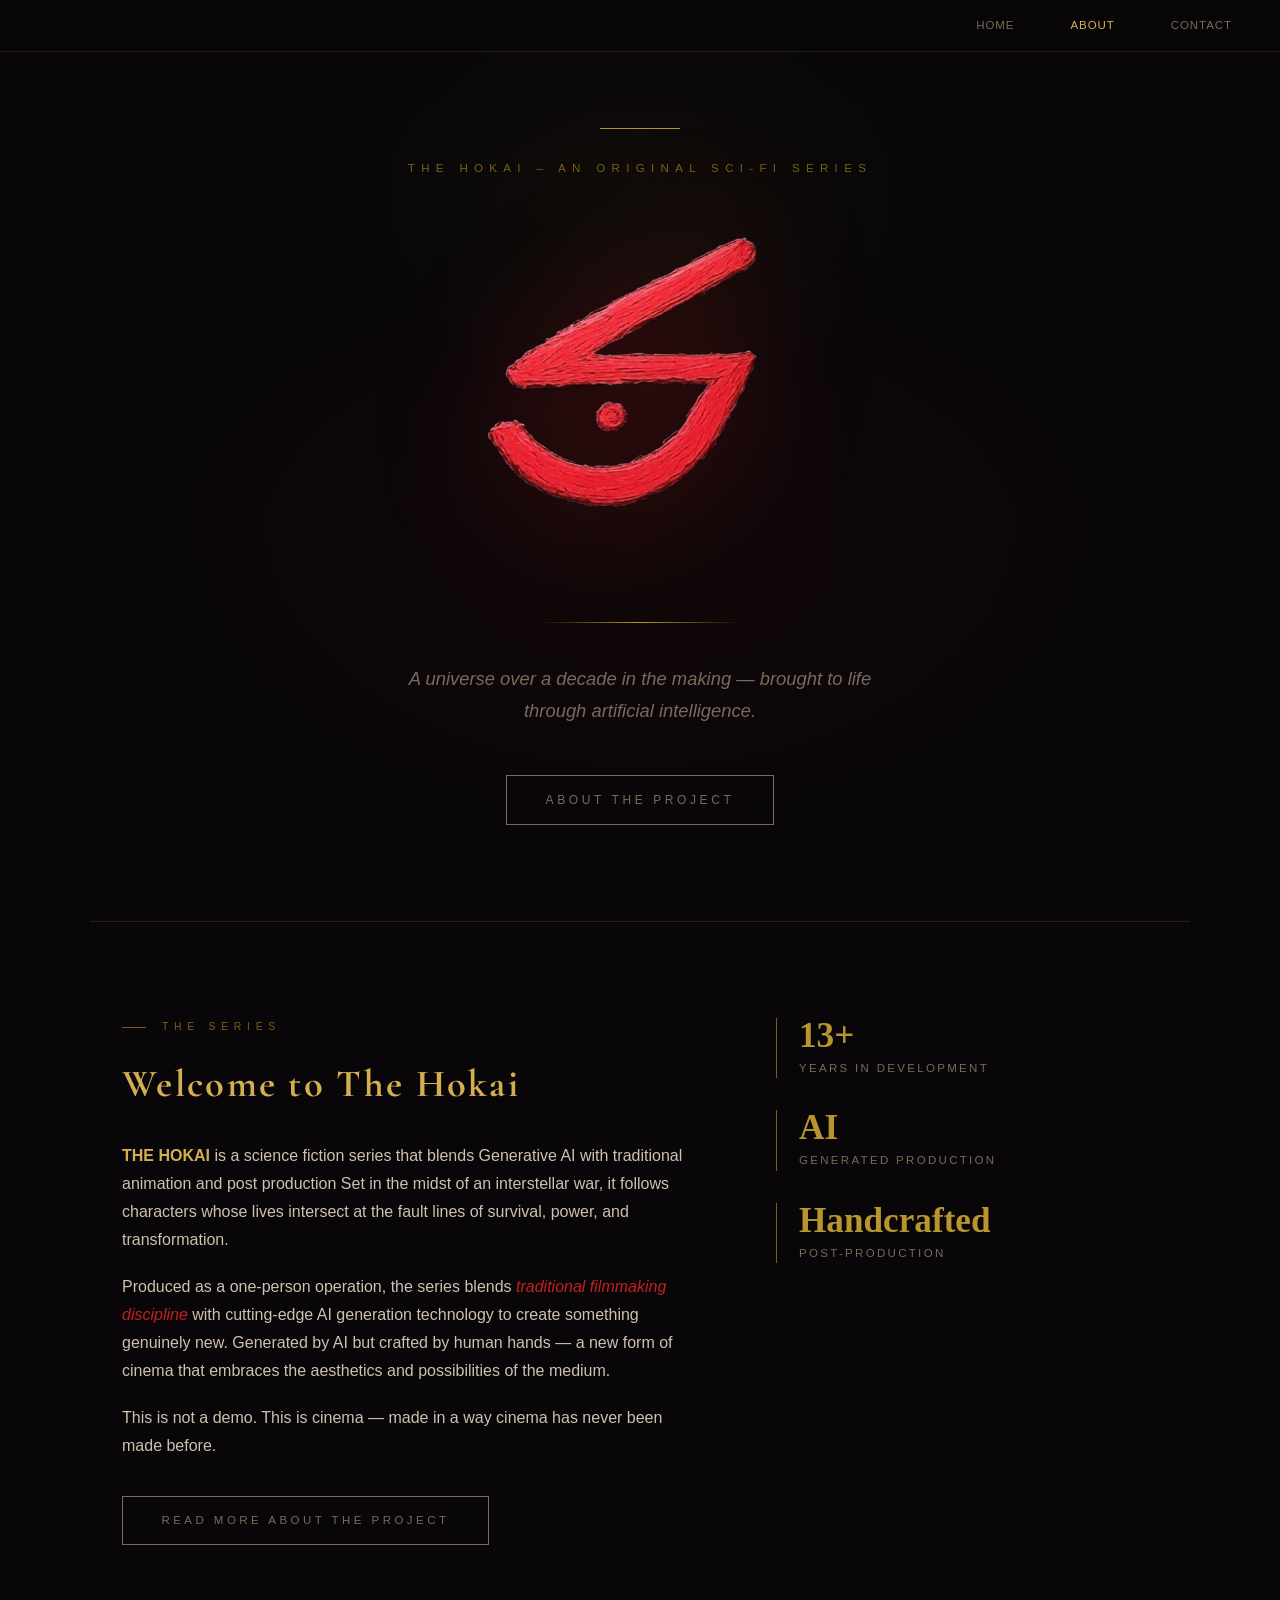
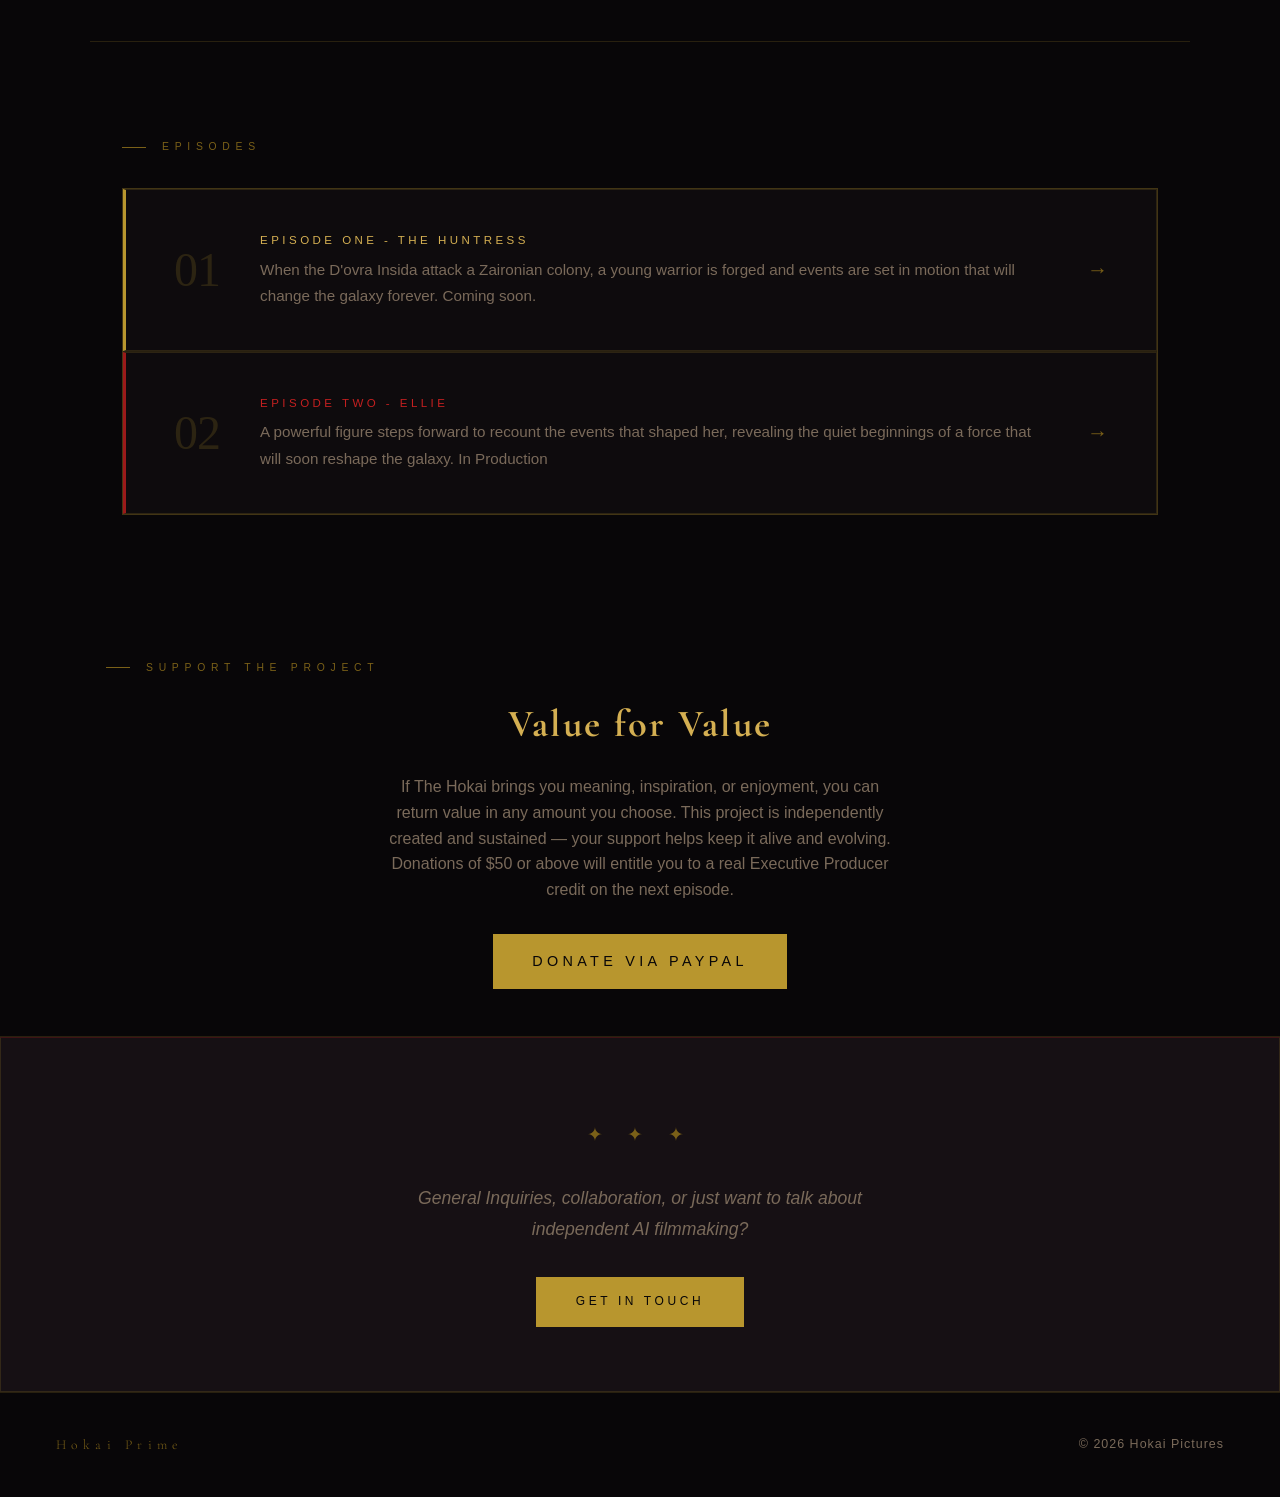
==== index.html @ 7b04dbde "edited index about contact for launch" ====
<!DOCTYPE html>
<html lang="en">
<head>
<meta charset="UTF-8">
<meta name="viewport" content="width=device-width, initial-scale=1.0">
<title>HOKAI PRIME — An Original Sci-Fi Series</title>
<link rel="stylesheet" href="style.css">
<link href="https://fonts.googleapis.com/css2?family=Cormorant+Garamond:wght@700&display=swap" rel="stylesheet">
<style>
/* ── HERO LOGO ── */
.hero-logo-wrap {
  opacity: 0;
  animation: fadeUp 1s 0.4s forwards;
}

.hero-logo-img {
  width: clamp(260px, 40vw, 520px);
  height: auto;
  mix-blend-mode: lighten;
  filter: drop-shadow(0 0 60px rgba(180, 30, 30, 0.35));
}

/* ── HOME-SPECIFIC ── */
.home-bg {
  position: absolute;
  inset: 0;
  background:
    radial-gradient(ellipse 60% 50% at 50% 60%, rgba(155,26,26,0.07) 0%, transparent 70%),
    radial-gradient(ellipse 40% 40% at 50% 20%, rgba(184,150,46,0.05) 0%, transparent 60%);
}

/* Overview */
.overview-grid {
  display: grid;
  grid-template-columns: 3fr 2fr;
  gap: 5rem;
  align-items: start;
}

.overview-body p {
  font-size: 1rem;
  color: var(--text);
  margin-bottom: 1.2rem;
}

.overview-body p strong { color: var(--gold-lt); font-weight: 600; }

.overview-body p em { color: var(--red-lt); font-style: italic; }

.overview-stats {
  display: flex;
  flex-direction: column;
  gap: 2rem;
}

.stat-block {
  border-left: 1px solid var(--gold-dk);
  padding-left: 1.4rem;
}

.stat-number {
  font-family: 'Trajan Pro', 'Times New Roman', Georgia, serif;
  font-size: 2.2rem;
  font-weight: 700;
  color: var(--gold);
  line-height: 1;
}

.stat-label {
  font-size: 0.72rem;
  letter-spacing: 0.2em;
  text-transform: uppercase;
  color: var(--muted);
  margin-top: 0.3rem;
}

/* Universe Pillars */
.pillar-grid {
  display: grid;
  grid-template-columns: repeat(auto-fit, minmax(220px, 1fr));
  gap: 1px;
  background: var(--border);
  border: 1px solid var(--border);
  margin-top: 3rem;
}

.pillar {
  background: var(--deep);
  padding: 2.2rem 2rem;
  transition: background 0.2s;
}

.pillar:hover { background: var(--surface); }

.pillar-mark {
  font-size: 0.65rem;
  letter-spacing: 0.4em;
  text-transform: uppercase;
  color: var(--red-lt);
  margin-bottom: 0.8rem;
}

.pillar h3 {
  font-size: 1rem;
  margin-bottom: 0.7rem;
}

.pillar p {
  font-size: 0.9rem;
  color: var(--muted);
  line-height: 1.65;
}

/* Episode teaser */
.ep-teaser {
  border: 1px solid var(--border);
  border-left: 3px solid var(--gold);
  background: var(--deep);
  padding: 2.5rem 3rem;
  display: grid;
  grid-template-columns: auto 1fr auto;
  gap: 2.5rem;
  align-items: center;
  transition: background 0.2s, border-color 0.2s;
  text-decoration: none;
  color: inherit;
}

.ep-teaser:hover {
  background: var(--surface);
  border-color: var(--gold-lt);
  border-left-color: var(--gold-lt);
}

.ep-num {
  font-family: 'Trajan Pro', 'Times New Roman', Georgia, serif;
  font-size: 3rem;
  color: var(--gold-dim);
  line-height: 1;
  letter-spacing: -0.02em;
}

.ep-teaser:hover .ep-num { color: rgba(184,150,46,0.4); }

.ep-title {
  font-size: 0.72rem;
  letter-spacing: 0.3em;
  text-transform: uppercase;
  color: var(--gold-lt);
  margin-bottom: 0.4rem;
}

.ep-desc {
  font-size: 0.95rem;
  color: var(--muted);
}

.ep-arrow {
  font-size: 1.3rem;
  color: var(--gold-dk);
  transition: transform 0.2s, color 0.2s;
}

.ep-teaser:hover .ep-arrow {
  transform: translateX(4px);
  color: var(--gold);
}

/* CTA Banner */
.cta-banner {
  background: var(--surface);
  border: 1px solid var(--border);
  border-top: 1px solid var(--border-r);
  padding: 4rem 2rem;
  text-align: center;
}

.cta-banner p {
  font-size: 1.1rem;
  font-style: italic;
  color: var(--muted);
  margin-bottom: 2rem;
  max-width: 480px;
  margin-left: auto;
  margin-right: auto;
}

@media (max-width: 768px) {
  .overview-grid { grid-template-columns: 1fr; gap: 3rem; }
  .overview-stats { flex-direction: row; flex-wrap: wrap; }
  .ep-teaser { grid-template-columns: 1fr; gap: 1rem; padding: 1.8rem; }
  .ep-arrow { display: none; }
}
</style>
</head>
<body>

<nav>
  <ul class="nav-links">
    <li><a href="index.html">Home</a></li>
    <li><a href="about.html" class="active">About</a></li>
    <li><a href="contact.html">Contact</a></li>
  </ul>
</nav>

<!-- HERO -->
<section class="hero">
  <div class="home-bg" aria-hidden="true"></div>
  <div class="hero-scanlines" aria-hidden="true"></div>
  <div class="hero-vignette" aria-hidden="true"></div>

  <div class="hero-content">
    <div class="hero-rule"></div>
    <p class="hero-eyebrow">The Hokai &ndash; An original Sci-Fi series</p>
    <div class="hero-logo-wrap">
      <img src="logo.jpg" alt="Hokai Prime" class="hero-logo-img" />
    </div>
    <div class="hero-divider"></div>
    <p class="hero-tagline">A universe over a decade in the making — brought to life through artificial intelligence.</p>

    <div class="hero-cta">
      <!-- <a href="episodes.html" class="btn btn-gold">Watch the Series</a> -->
      <a href="about.html" class="btn btn-ghost">About the Project</a>
    </div>
  </div>
</section>

<!-- OVERVIEW -->
<hr class="divider">
<section class="section" id="overview">
  <div class="overview-grid">
    <div class="overview-body">
      <div class="section-label">The Series</div>
      <h2>Welcome to The Hokai</h2>
      <p>
        <strong>THE HOKAI</strong> is a science fiction series that blends Generative AI with traditional animation and post production Set in the midst of an interstellar war, it follows characters whose lives intersect at the fault lines of survival, power, and transformation.
      </p>
      <p>
        Produced as a one-person operation, the series blends <em>traditional filmmaking discipline</em> with cutting-edge AI generation technology to create something genuinely new. Generated by AI but crafted by human hands — a new form of cinema that embraces the aesthetics and possibilities of the medium.
      </p>
      <p>
        This is not a demo. This is cinema — made in a way cinema has never been made before.
      </p>
      <a href="about.html" class="btn btn-ghost" style="margin-top:1rem; font-size:0.72rem;">Read More About the Project</a>
    </div>

    <div class="overview-stats">
      <div class="stat-block">
        <div class="stat-number">13+</div>
        <div class="stat-label">Years in Development</div>
      </div>
      <div class="stat-block">
        <div class="stat-number">AI</div>
        <div class="stat-label">Generated Production</div>
      </div>
      <div class="stat-block">
        <div class="stat-number">Handcrafted</div>
        <div class="stat-label">Post-Production</div>
      </div>
    </div>
  </div>
</section>

<!-- PILLARS -->
<!-- <hr class="divider"> -->
<!-- <section class="section" id="universe">
  <div class="section-label">The Universe</div>
  <!-- <h2>Inside The Hokai</h2>

  <div class="pillar-grid">
    <div class="pillar">
      <div class="pillar-mark">Lore</div>
      <h3>Deep Mythology</h3>
      <p>A cosmology built over decades. Civilizations, histories, and conflicts that inform every scene without needing to be explained.</p>
    </div>
    <div class="pillar">
      <div class="pillar-mark">Characters</div>
      <h3>The Players</h3>
      <p>From child protagonists navigating impossible odds to alien warriors and ancient intelligences with their own agendas.</p>
    </div>
    <div class="pillar">
      <div class="pillar-mark">Creatures</div>
      <h3>The D'ovra Insidia</h3>
      <p>Spider-like apex predators that shift between human-scale and kaiju. Among the many creatures that populate the Hokai-verse.</p>
    </div>
    <div class="pillar">
      <div class="pillar-mark">Medium</div>
      <h3>AI Cinema</h3>
      <p>Made entirely with AI-generated imagery. A new cinematic language invented in real time — embracing the aesthetics of the medium.</p>
    </div>
  </div> -->
<!-- </section> -->

<!-- EPISODES TEASER -->
<hr class="divider">
<section class="section">
  <div class="section-label">Episodes</div>
  
  <div style="display:flex; flex-direction:column; gap:1px; background:var(--border); border:1px solid var(--border); margin-top:2rem;">
    <a href="episodes.html" class="ep-teaser">
      <div class="ep-num">01</div>
      <div>
        <div class="ep-title">Episode One - The Huntress</div>
        <div class="ep-desc">When the D'ovra Insida attack a Zaironian colony, a young warrior is forged and events are set in motion that will change the galaxy forever. Coming soon.</div>
      </div>
      <div class="ep-arrow">→</div>
    </a>
    <a href="episodes.html" class="ep-teaser" style="border-left-color: var(--red);">
      <div class="ep-num">02</div>
      <div>
        <div class="ep-title" style="color:var(--red-lt);">Episode Two - Ellie</div>
        <div class="ep-desc">A powerful figure steps forward to recount the events that shaped her, revealing the quiet beginnings of a force that will soon reshape the galaxy. In Production</div>
      </div>
      <div class="ep-arrow">→</div>
    </a>
  </div>
</section>

<!-- VALUE FOR VALUE -->
<section class="section" style="text-align:center; padding:3rem 1rem;">
  <div class="section-label">Support the Project</div>
  <h2 style="margin-bottom:1rem;">Value for Value</h2>
  <p style="max-width:520px; margin:0 auto 2rem; color:var(--muted); font-size:1rem; line-height:1.6;">
    If The Hokai brings you meaning, inspiration, or enjoyment, you can return value in any amount you choose.
    This project is independently created and sustained — your support helps keep it alive and evolving. Donations of $50 or above will entitle you to a real Executive Producer credit on the next episode.
  </p>
  <a href="https://paypal.me/thehokai" class="btn btn-gold" style="font-size:0.9rem;">
    Donate via PayPal
  </a>
</section>

<!-- CTA -->
<div class="divider-full" style="margin-top:-1px;"></div>
<div class="cta-banner">
  <div class="ornament">✦ ✦ ✦</div>
  <p>General Inquiries, collaboration, or just want to talk about independent AI filmmaking?</p>
  <a href="contact.html" class="btn btn-gold">Get in Touch</a>
</div>

<footer>
  <span class="footer-logo">Hokai Prime</span>
<nav>
  <ul class="nav-links">
    <li><a href="index.html">Home</a></li>
    <li><a href="about.html" class="active">About</a></li>
    <li><a href="contact.html">Contact</a></li>
  </ul>
</nav>
  <span>© 2026 Hokai Pictures</span>
</footer>

</body>
</html>
---- style.css ----
/* ── HOKAI PRIME — Shared Stylesheet ── */
/* Black / Crimson / Antique Gold */

@import url('https://fonts.googleapis.com/css2?family=Cormorant+Garamond:wght@700&display=swap');

*, *::before, *::after { box-sizing: border-box; margin: 0; padding: 0; }

:root {
  --black:    #080608;
  --deep:     #0e0b0d;
  --surface:  #161014;
  --surface2: #1e161a;

  --gold:     #b8962e;
  --gold-lt:  #d4af52;
  --gold-dk:  #7a6018;
  --gold-dim: rgba(184, 150, 46, 0.18);

  --red:      #9b1a1a;
  --red-lt:   #c42020;
  --red-dim:  rgba(155, 26, 26, 0.2);

  --text:     #cfc0b0;
  --muted:    #7a6a5a;
  --border:   rgba(184, 150, 46, 0.18);
  --border-r: rgba(155, 26, 26, 0.3);
}

html { scroll-behavior: smooth; }

a { color: inherit; text-decoration: none; }

body {
  background: var(--black);
  color: var(--text);
  font-family: 'Gill Sans', 'Gill Sans MT', 'Gillsans', Calibri, sans-serif;
  font-weight: 300;
  line-height: 1.75;
  overflow-x: hidden;
}

/* ── NAV ── */
nav {
  position: fixed;
  top: 0; left: 0; right: 0;
  z-index: 100;
  display: flex;
  align-items: center;
  padding: 1.1rem 2.5rem;
  background: rgba(8, 6, 8, 0.92);
  backdrop-filter: blur(14px);
  border-bottom: 1px solid var(--border);
  overflow: hidden;
}

.nav-logo {
  display: flex;
  align-items: center;
  flex-shrink: 0;
  text-decoration: none;
}

.nav-logo img {
  height: 44px;
  width: auto;
  max-width: 200px; 
  mix-blend-mode: lighten;
  opacity: 0.92;
  transition: opacity 0.2s;
}

.nav-logo img:hover { opacity: 1; }

.nav-links {
  display: flex;
  gap: 0.5rem;
  list-style: none;
  align-items: center;
  margin-left: auto;
  flex-shrink: 0;
}

.nav-links li {
  display: inline-flex;
  align-items: center;
}

.nav-links li a {
  display: inline-block;
  font-size: 0.72rem;
  font-weight: 400;
  letter-spacing: 0.08em;
  text-transform: uppercase;
  color: var(--muted);
  text-decoration: none;
  transition: color 0.2s;
  padding: 0.12rem 0.5rem;
  line-height: 1;
  white-space: nowrap;
}

.nav-links li a:hover,
.nav-links li a.active {
  color: var(--gold-lt);
}

/* ── PAGE WRAPPER ── */
.page-content {
  padding-top: 5rem;
}

/* ── HERO ── */
.hero {
  min-height: 100vh;
  display: flex;
  flex-direction: column;
  align-items: center;
  justify-content: center;
  text-align: center;
  padding: 8rem 2rem 6rem;
  position: relative;
  overflow: hidden;
}

.hero-scanlines {
  position: absolute;
  inset: 0;
  background-image: repeating-linear-gradient(
    0deg,
    transparent,
    transparent 3px,
    rgba(0,0,0,0.18) 3px,
    rgba(0,0,0,0.18) 4px
  );
  pointer-events: none;
  z-index: 1;
}

.hero-vignette {
  position: absolute;
  inset: 0;
  background: radial-gradient(ellipse 70% 70% at 50% 50%, transparent 40%, rgba(8,6,8,0.85) 100%);
  pointer-events: none;
  z-index: 1;
}

.hero-content {
  position: relative;
  z-index: 2;
}

.hero-rule {
  width: 80px;
  height: 1px;
  background: var(--gold);
  margin: 0 auto 1.8rem;
  opacity: 0;
  animation: fadeUp 0.7s 0.1s forwards;
}

.hero-eyebrow {
  font-size: 0.72rem;
  letter-spacing: 0.55em;
  color: var(--gold-dk);
  text-transform: uppercase;
  margin-bottom: 1.8rem;
  opacity: 0;
  animation: fadeUp 0.7s 0.25s forwards;
}

.hero-title {
  font-family: 'Cormorant Garamond', serif;
  font-weight: 700;
  font-size: clamp(4.5rem, 14vw, 10rem);
  letter-spacing: 0.12em;
  line-height: 1;
  color: var(--gold-lt);
  text-shadow:
    0 0 80px rgba(184, 150, 46, 0.25),
    0 2px 4px rgba(0,0,0,0.8);
  opacity: 0;
  animation: fadeUp 0.9s 0.4s forwards;
}

.hero-subtitle {
  font-size: clamp(0.75rem, 2vw, 0.95rem);
  letter-spacing: 0.7em;
  color: var(--red-lt);
  text-transform: uppercase;
  margin-top: 0.8rem;
  opacity: 0;
  animation: fadeUp 0.7s 0.55s forwards;
}

.hero-divider {
  width: 200px;
  height: 1px;
  background: linear-gradient(90deg, transparent, var(--gold), transparent);
  margin: 2.5rem auto;
  opacity: 0;
  animation: fadeIn 0.8s 0.7s forwards;
}

.hero-tagline {
  font-size: clamp(0.95rem, 2vw, 1.15rem);
  font-style: italic;
  color: var(--muted);
  max-width: 520px;
  margin: 0 auto 3rem;
  opacity: 0;
  animation: fadeUp 0.7s 0.8s forwards;
}

.hero-cta {
  display: flex;
  gap: 1.2rem;
  justify-content: center;
  flex-wrap: wrap;
  opacity: 0;
  animation: fadeUp 0.7s 1s forwards;
}

/* ── BUTTONS ── */
.btn {
  font-size: 0.75rem;
  font-weight: 400;
  letter-spacing: 0.3em;
  text-transform: uppercase;
  padding: 0.85rem 2.4rem;
  border: 1px solid;
  text-decoration: none;
  display: inline-block;
  transition: all 0.25s;
  cursor: pointer;
}

.btn-gold {
  background: var(--gold);
  border-color: var(--gold);
  color: var(--black);
}
.btn-gold:hover {
  background: transparent;
  color: var(--gold-lt);
}

.btn-ghost {
  background: transparent;
  border-color: var(--muted);
  color: var(--muted);
}
.btn-ghost:hover {
  border-color: var(--gold);
  color: var(--gold);
}

.btn-red {
  background: var(--red);
  border-color: var(--red);
  color: #f0d8c0;
}
.btn-red:hover {
  background: transparent;
  color: var(--red-lt);
  border-color: var(--red-lt);
}

/* ── SECTION STRUCTURE ── */
.section {
  padding: 6rem 2rem;
  max-width: 1100px;
  margin: 0 auto;
}

.section-full {
  padding: 6rem 2rem;
}

.section-inner {
  max-width: 1100px;
  margin: 0 auto;
}

.section-label {
  font-size: 0.65rem;
  letter-spacing: 0.55em;
  color: var(--gold-dk);
  text-transform: uppercase;
  margin-bottom: 0.9rem;
  display: flex;
  align-items: center;
  gap: 1rem;
}

.section-label::before {
  content: '';
  display: block;
  width: 24px;
  height: 1px;
  background: var(--gold-dk);
  flex-shrink: 0;
}

h2 {
  font-family: 'Cormorant Garamond', serif;
  font-weight: 700;
  font-size: clamp(1.6rem, 4vw, 2.4rem);
  color: var(--gold-lt);
  letter-spacing: 0.06em;
  margin-bottom: 1.5rem;
}

h3 {
  font-family: 'Cormorant Garamond', serif;
  font-weight: 700;
  letter-spacing: 0.08em;
  color: var(--gold);
}

.divider {
  border: none;
  border-top: 1px solid var(--border);
  max-width: 1100px;
  margin: 0 auto;
}

.divider-full {
  border: none;
  border-top: 1px solid var(--border);
}

/* ── PAGE HERO (inner pages) ── */
.page-hero {
  padding: 9rem 2rem 5rem;
  text-align: center;
  position: relative;
  overflow: hidden;
}

.page-hero::after {
  content: '';
  position: absolute;
  bottom: 0;
  left: 50%;
  transform: translateX(-50%);
  width: 200px;
  height: 1px;
  background: linear-gradient(90deg, transparent, var(--gold), transparent);
}

.page-hero h1 {
  font-family: 'Cormorant Garamond', serif;
  font-size: clamp(2.2rem, 6vw, 4rem);
  color: var(--gold-lt);
  letter-spacing: 0.15em;
  margin-bottom: 0.8rem;
}

.page-hero p {
  font-size: 1rem;
  font-style: italic;
  color: var(--muted);
  max-width: 480px;
  margin: 0 auto;
}

/* ── ORNAMENT ── */
.ornament {
  text-align: center;
  color: var(--gold-dk);
  font-size: 1.2rem;
  letter-spacing: 0.5em;
  margin: 1rem 0 2rem;
  user-select: none;
}

/* ── ANIMATIONS ── */
@keyframes fadeUp {
  from { opacity: 0; transform: translateY(18px); }
  to   { opacity: 1; transform: translateY(0); }
}

@keyframes fadeIn {
  from { opacity: 0; }
  to   { opacity: 1; }
}

/* ── FOOTER ── */
footer {
  border-top: 1px solid var(--border);
  padding: 2.5rem 3.5rem;
  display: flex;
  justify-content: space-between;
  align-items: center;
  font-size: 0.78rem;
  color: var(--muted);
  letter-spacing: 0.08em;
}

footer .footer-logo {
  font-family: 'Cormorant Garamond', serif;
  color: var(--gold-dk);
  letter-spacing: 0.4em;
  font-size: 0.85rem;
}

footer nav a {
  color: var(--muted);
  text-decoration: none;
  margin-left: 2rem;
  font-size: 0.75rem;
  letter-spacing: 0.15em;
  text-transform: uppercase;
  transition: color 0.2s;
}

footer nav a:hover { color: var(--gold); }

/* ── MOBILE ── */
@media (max-width: 768px) {
  nav { padding: 1rem 1.5rem; }
  .nav-links { gap: 1rem; }
  .nav-links li a { font-size: 0.7rem; letter-spacing: 0.06em; }
  footer { flex-direction: column; gap: 1.2rem; text-align: center; }
  footer nav a { margin-left: 1rem; }
}
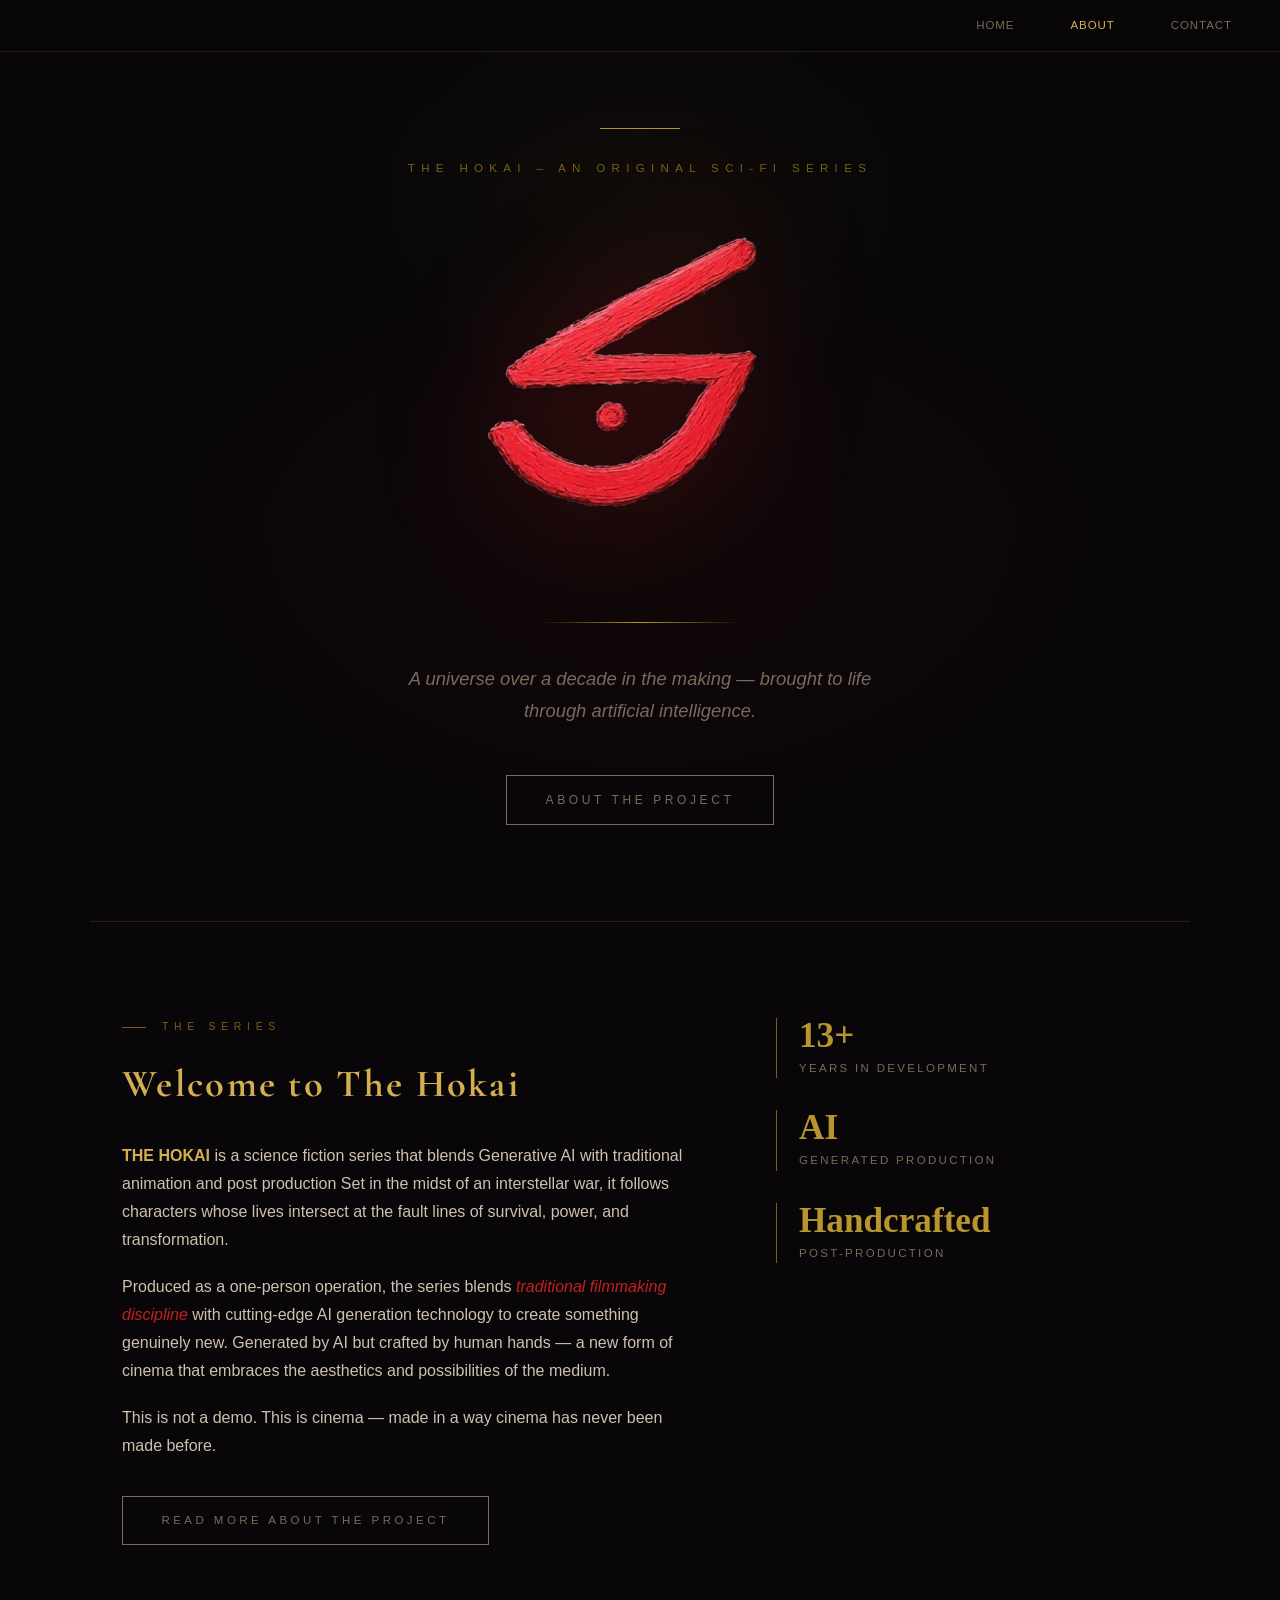
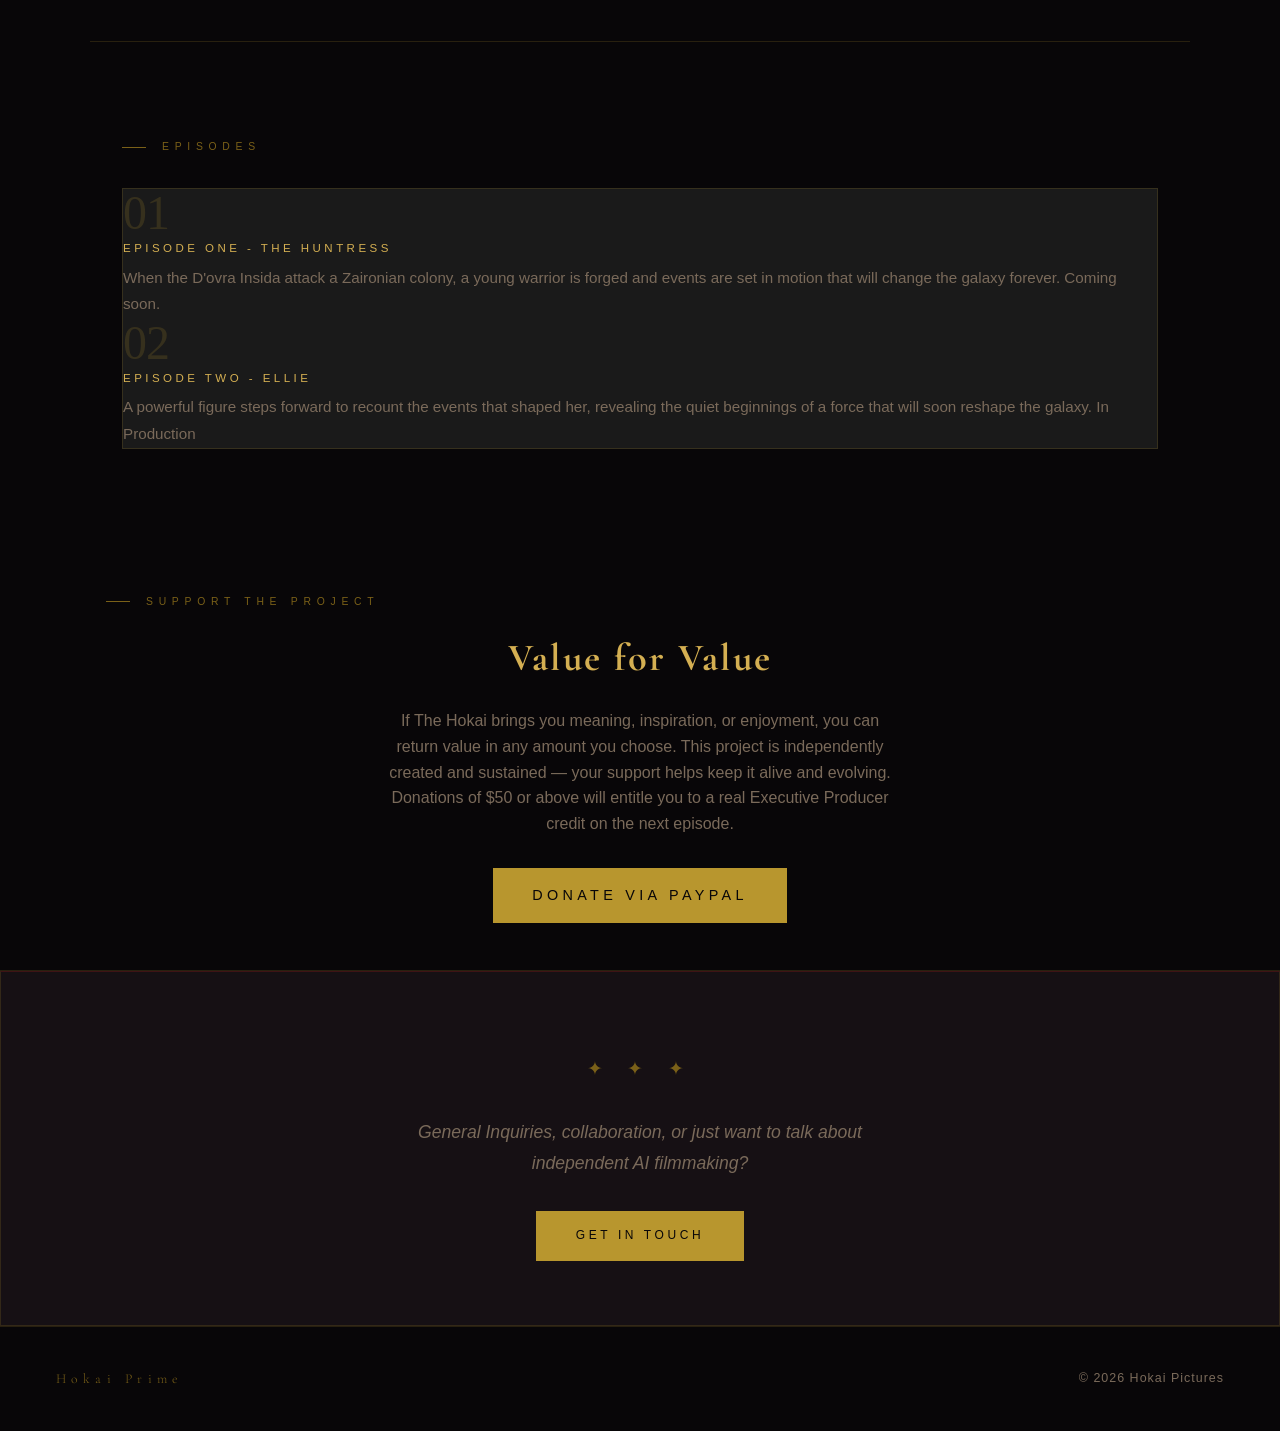
==== commit 21bef656: "typo and foramtting fixes" ====
--- a/index.html
+++ b/index.html
@@ -267,51 +267,28 @@
   <div class="section-label">The Universe</div>
   <!-- <h2>Inside The Hokai</h2>
 
-  <div class="pillar-grid">
-    <div class="pillar">
-      <div class="pillar-mark">Lore</div>
-      <h3>Deep Mythology</h3>
-      <p>A cosmology built over decades. Civilizations, histories, and conflicts that inform every scene without needing to be explained.</p>
-    </div>
-    <div class="pillar">
-      <div class="pillar-mark">Characters</div>
-      <h3>The Players</h3>
-      <p>From child protagonists navigating impossible odds to alien warriors and ancient intelligences with their own agendas.</p>
-    </div>
-    <div class="pillar">
-      <div class="pillar-mark">Creatures</div>
-      <h3>The D'ovra Insidia</h3>
-      <p>Spider-like apex predators that shift between human-scale and kaiju. Among the many creatures that populate the Hokai-verse.</p>
-    </div>
-    <div class="pillar">
-      <div class="pillar-mark">Medium</div>
-      <h3>AI Cinema</h3>
-      <p>Made entirely with AI-generated imagery. A new cinematic language invented in real time — embracing the aesthetics of the medium.</p>
-    </div>
-  </div> -->
-<!-- </section> -->
 
 <!-- EPISODES TEASER -->
 <hr class="divider">
 <section class="section">
   <div class="section-label">Episodes</div>
   
-  <div style="display:flex; flex-direction:column; gap:1px; background:var(--border); border:1px solid var(--border); margin-top:2rem;">
-    <a href="episodes.html" class="ep-teaser">
+ <div style="display:flex; flex-direction:column; gap:1px; background:#1a1a1a; border:1px solid var(--border); margin-top:2rem;">
+    <!-- <a href="episodes.html" class="ep-teaser"> -->
       <div class="ep-num">01</div>
       <div>
         <div class="ep-title">Episode One - The Huntress</div>
         <div class="ep-desc">When the D'ovra Insida attack a Zaironian colony, a young warrior is forged and events are set in motion that will change the galaxy forever. Coming soon.</div>
       </div>
-      <div class="ep-arrow">→</div>
+      <!-- <div class="ep-arrow">→</div> -->
     </a>
-    <a href="episodes.html" class="ep-teaser" style="border-left-color: var(--red);">
+    <!-- <a href="episodes.html" class="ep-teaser" style="border-left-color: var(--red);"> -->
       <div class="ep-num">02</div>
       <div>
-        <div class="ep-title" style="color:var(--red-lt);">Episode Two - Ellie</div>
+        <div class="ep-title">Episode Two - Ellie</div>
         <div class="ep-desc">A powerful figure steps forward to recount the events that shaped her, revealing the quiet beginnings of a force that will soon reshape the galaxy. In Production</div>
       </div>
-      <div class="ep-arrow">→</div>
+      <!-- <div class="ep-arrow">→</div> -->
     </a>
   </div>
 </section>
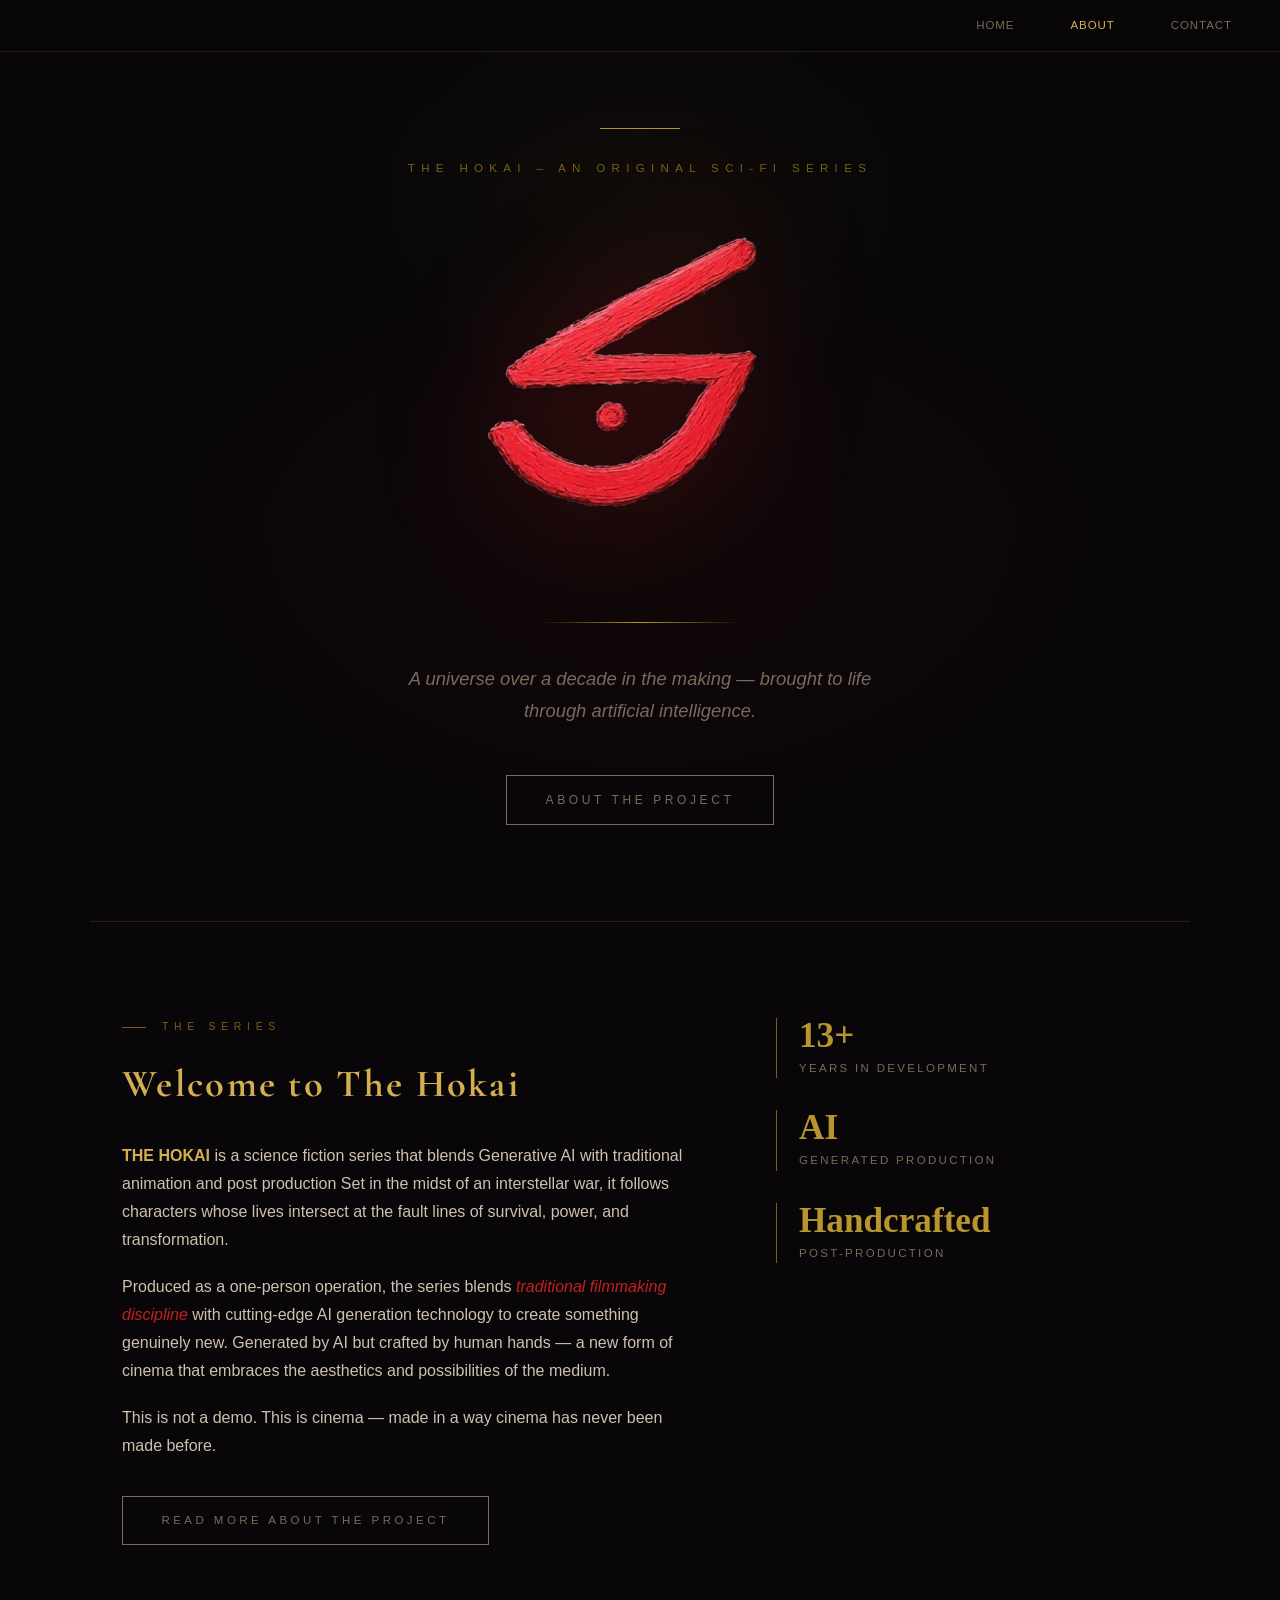
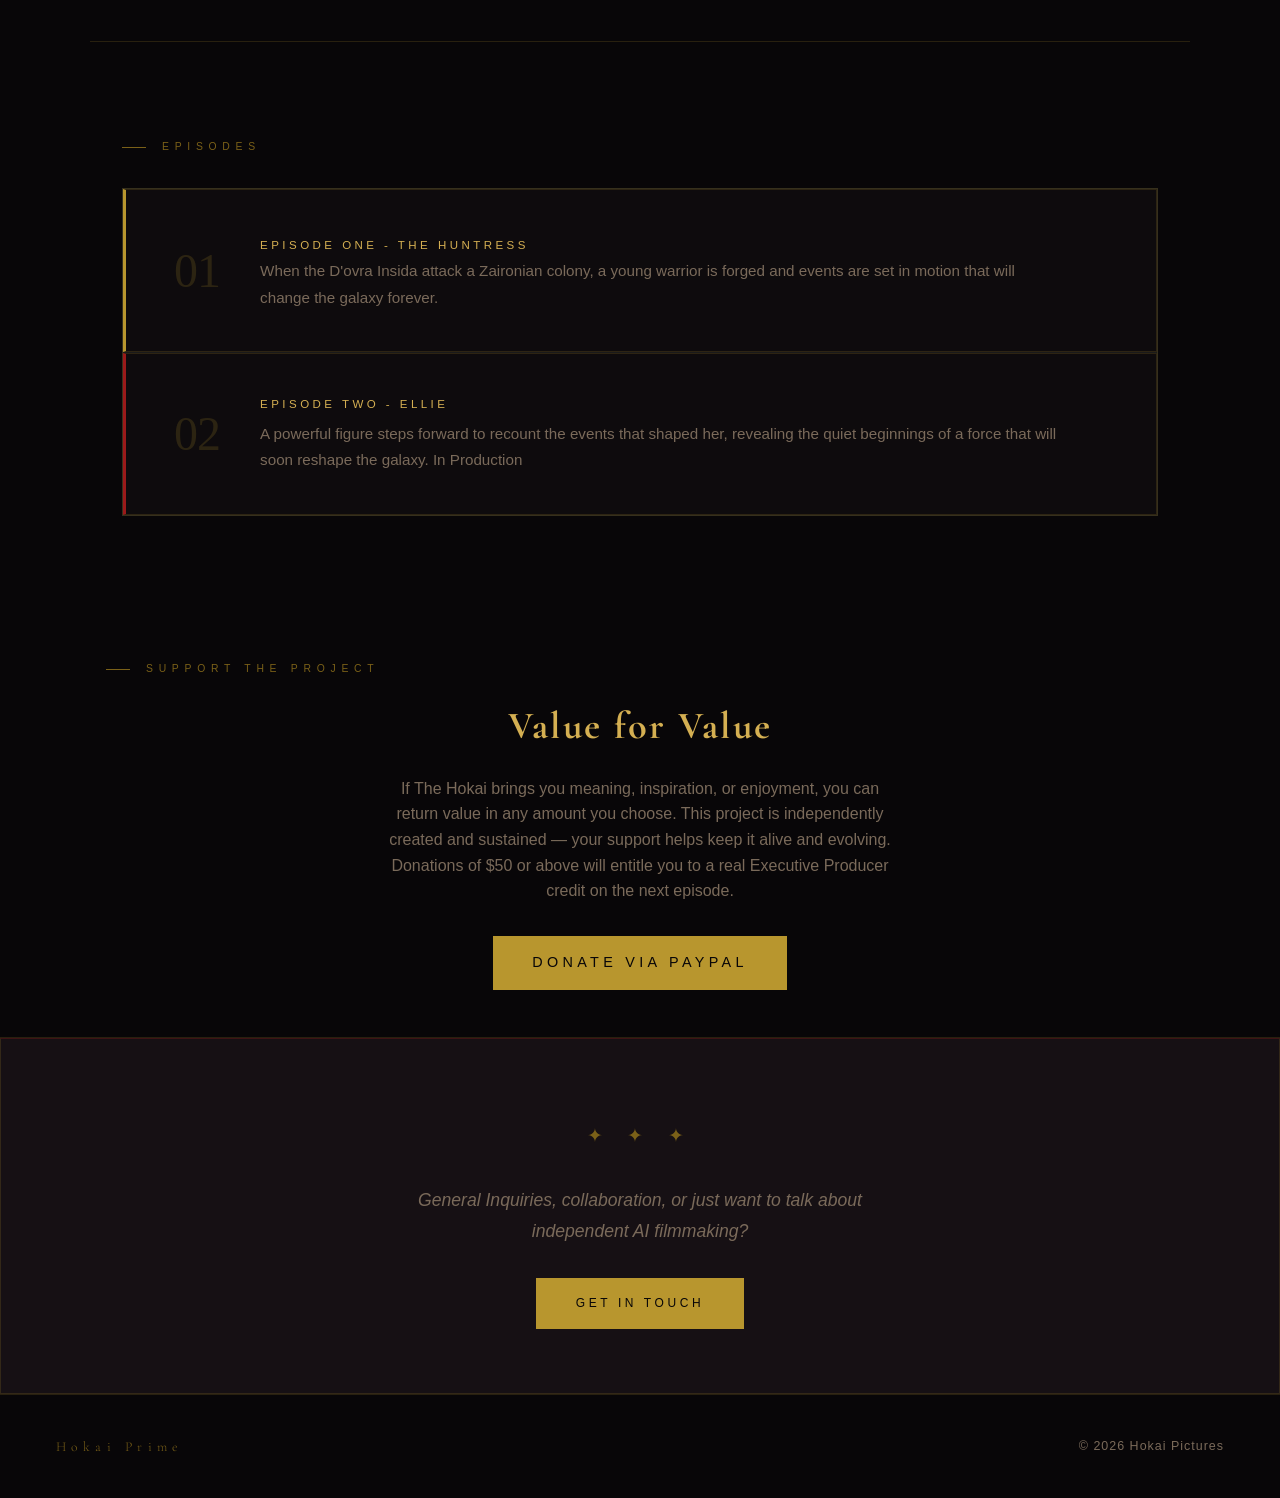
==== commit d9ac64c8: "changes for episode 1 release" ====
--- a/index.html
+++ b/index.html
@@ -274,27 +274,25 @@
   <div class="section-label">Episodes</div>
   
  <div style="display:flex; flex-direction:column; gap:1px; background:#1a1a1a; border:1px solid var(--border); margin-top:2rem;">
-    <!-- <a href="episodes.html" class="ep-teaser"> -->
+    <div class="ep-teaser" style="cursor:default;">
       <div class="ep-num">01</div>
       <div>
-        <div class="ep-title">Episode One - The Huntress</div>
-        <div class="ep-desc">When the D'ovra Insida attack a Zaironian colony, a young warrior is forged and events are set in motion that will change the galaxy forever. Coming soon.</div>
-      </div>
-      <!-- <div class="ep-arrow">→</div> -->
-    </a>
-    <!-- <a href="episodes.html" class="ep-teaser" style="border-left-color: var(--red);"> -->
+        <a href="https://youtu.be/q8aWEQsr_lI" class="ep-title">Episode One - The Huntress</a>
+        <div class="ep-desc">When the D'ovra Insida attack a Zaironian colony, a young warrior is forged and events are set in motion that will change the galaxy forever. </div>
+      </div>
+    </div>
+    <div class="ep-teaser" style="border-left-color: var(--red); cursor:default;">
       <div class="ep-num">02</div>
       <div>
         <div class="ep-title">Episode Two - Ellie</div>
         <div class="ep-desc">A powerful figure steps forward to recount the events that shaped her, revealing the quiet beginnings of a force that will soon reshape the galaxy. In Production</div>
       </div>
-      <!-- <div class="ep-arrow">→</div> -->
-    </a>
+    </div>
   </div>
 </section>
 
 <!-- VALUE FOR VALUE -->
-<section class="section" style="text-align:center; padding:3rem 1rem;">
+<section id="value" class="section" style="text-align:center; padding:3rem 1rem;">
   <div class="section-label">Support the Project</div>
   <h2 style="margin-bottom:1rem;">Value for Value</h2>
   <p style="max-width:520px; margin:0 auto 2rem; color:var(--muted); font-size:1rem; line-height:1.6;">
@@ -327,4 +325,4 @@
 </footer>
 
 </body>
-</html>
+</html>
--- a/style.css
+++ b/style.css
@@ -301,6 +301,10 @@
   flex-shrink: 0;
 }
 
+#value {
+  scroll-margin-top: 90px;
+}
+
 h2 {
   font-family: 'Cormorant Garamond', serif;
   font-weight: 700;
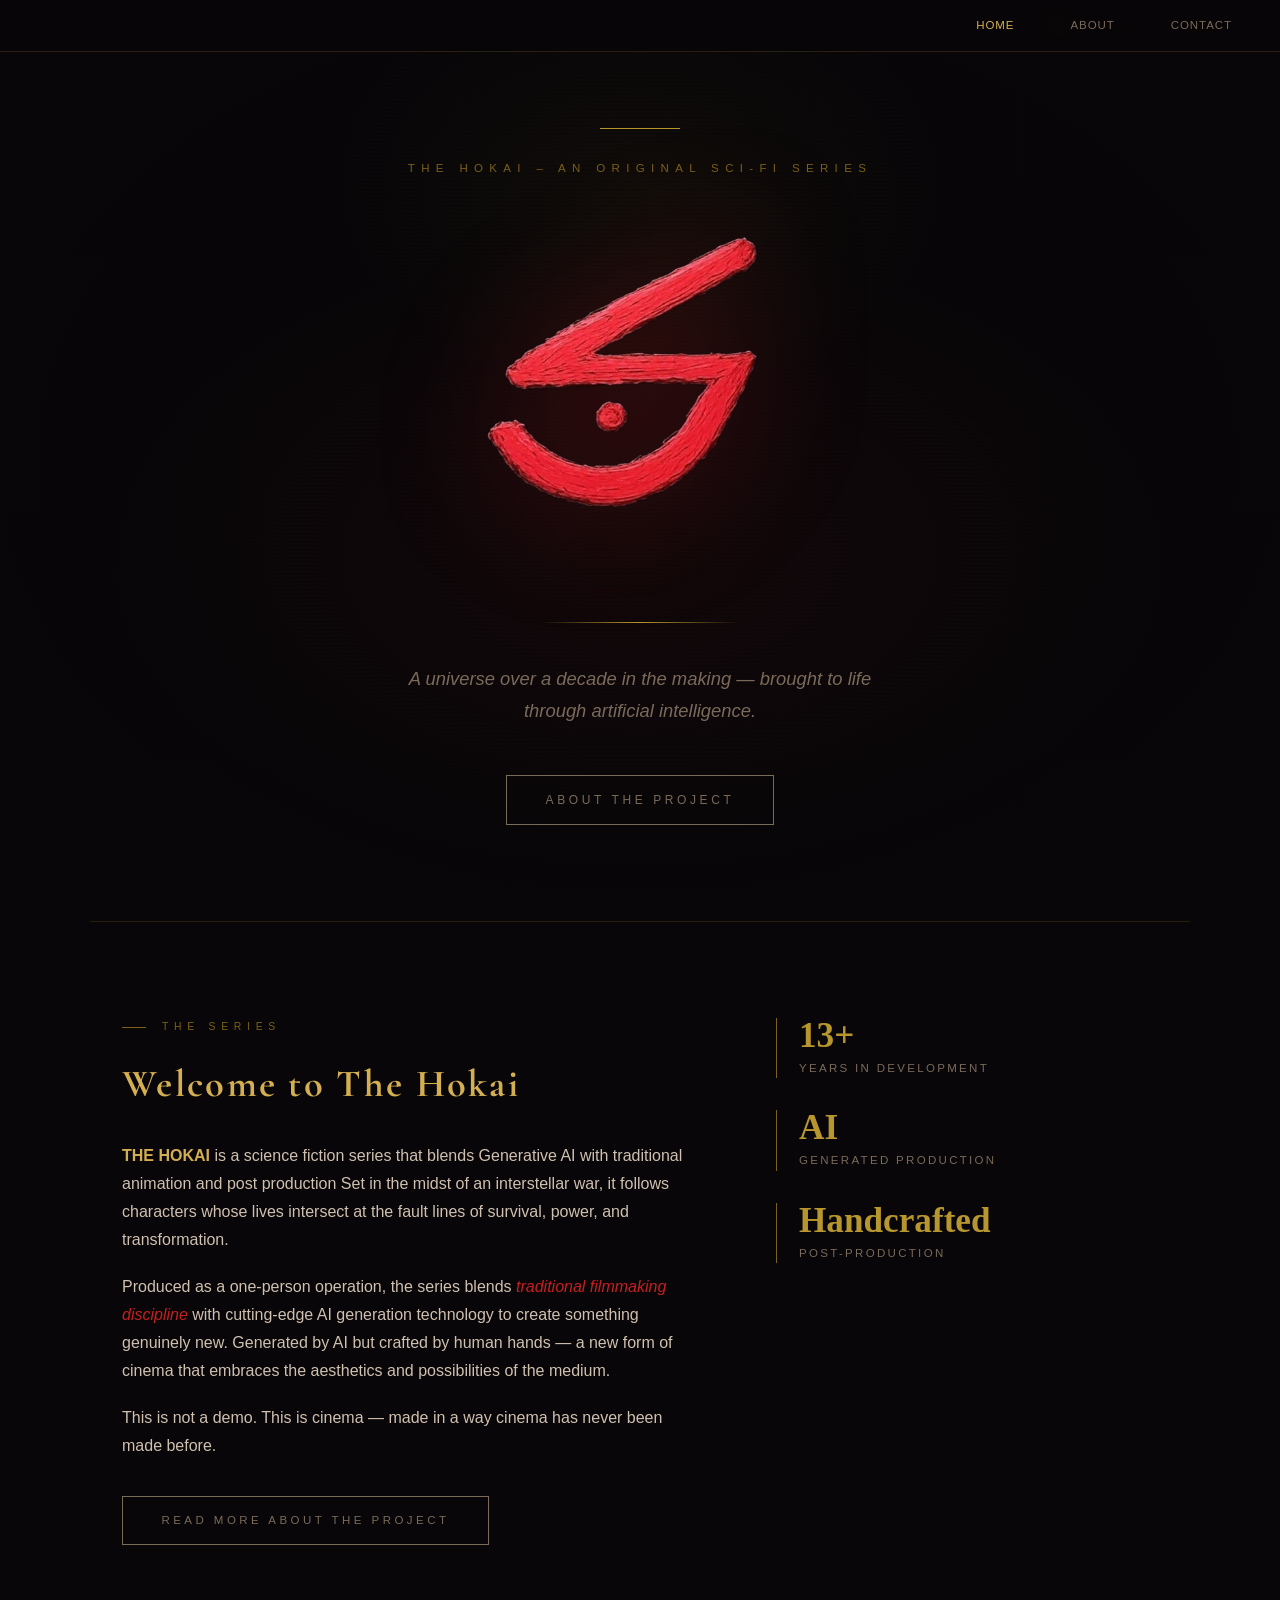
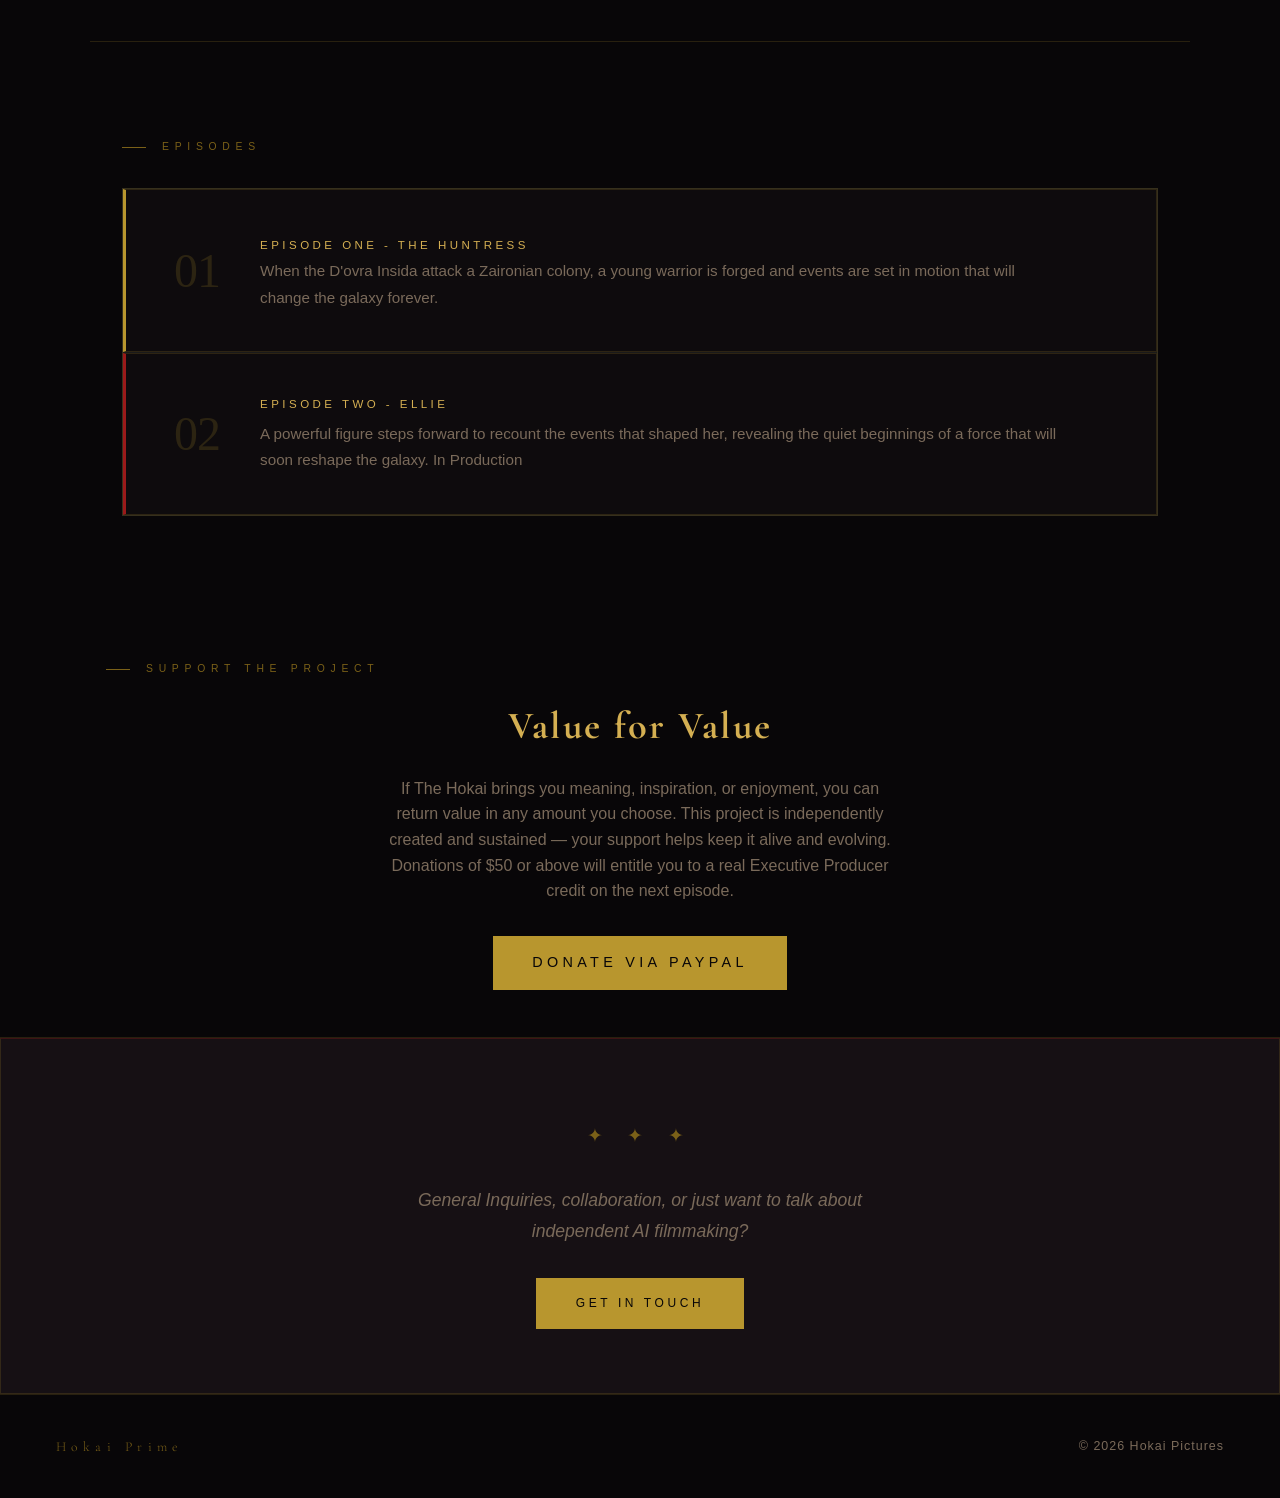
==== commit 75b06eeb: "Fixed navbar highlighting" ====
--- a/index.html
+++ b/index.html
@@ -197,8 +197,8 @@
 
 <nav>
   <ul class="nav-links">
-    <li><a href="index.html">Home</a></li>
-    <li><a href="about.html" class="active">About</a></li>
+    <li><a href="index.html" class="active">Home</a></li>
+    <li><a href="about.html">About</a></li>
     <li><a href="contact.html">Contact</a></li>
   </ul>
 </nav>
@@ -316,8 +316,8 @@
   <span class="footer-logo">Hokai Prime</span>
 <nav>
   <ul class="nav-links">
-    <li><a href="index.html">Home</a></li>
-    <li><a href="about.html" class="active">About</a></li>
+    <li><a href="index.html" class="active">Home</a></li>
+    <li><a href="about.html">About</a></li>
     <li><a href="contact.html">Contact</a></li>
   </ul>
 </nav>
--- a/style.css
+++ b/style.css
@@ -301,10 +301,6 @@
   flex-shrink: 0;
 }
 
-#value {
-  scroll-margin-top: 90px;
-}
-
 h2 {
   font-family: 'Cormorant Garamond', serif;
   font-weight: 700;
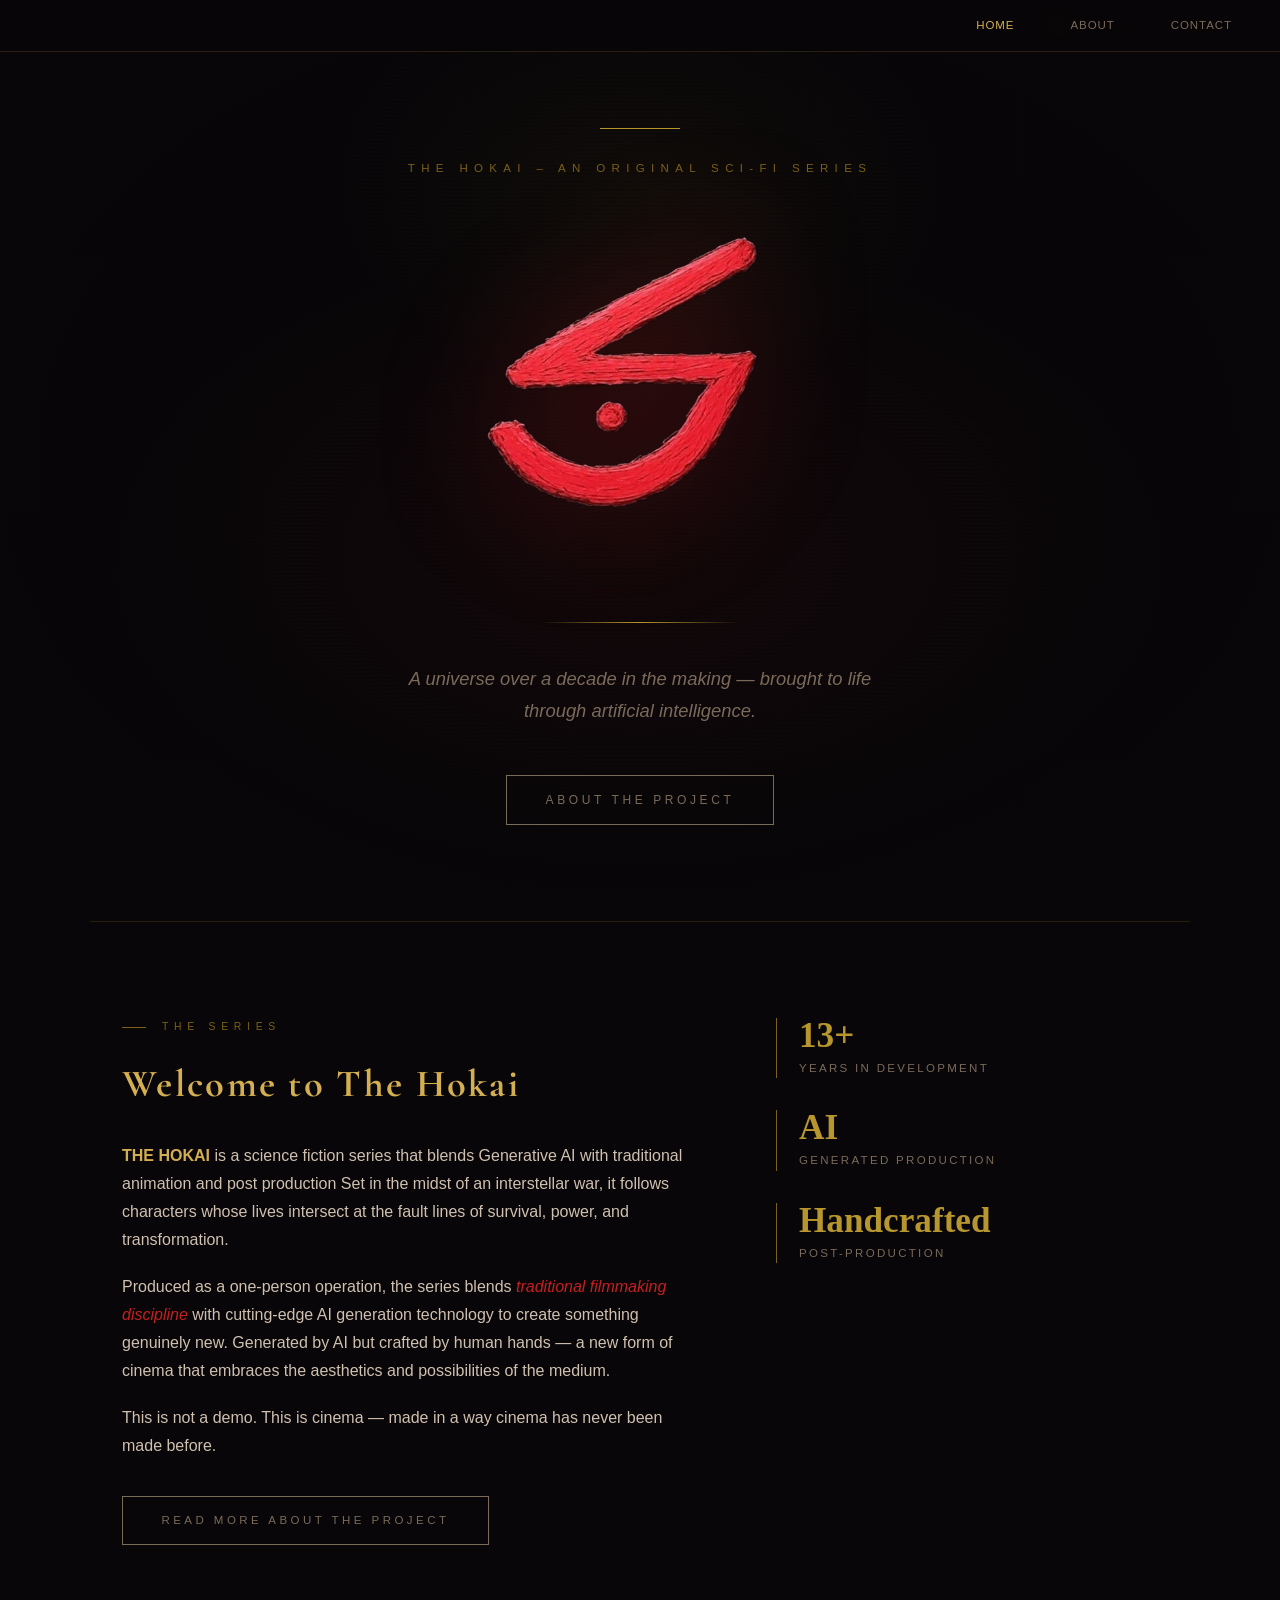
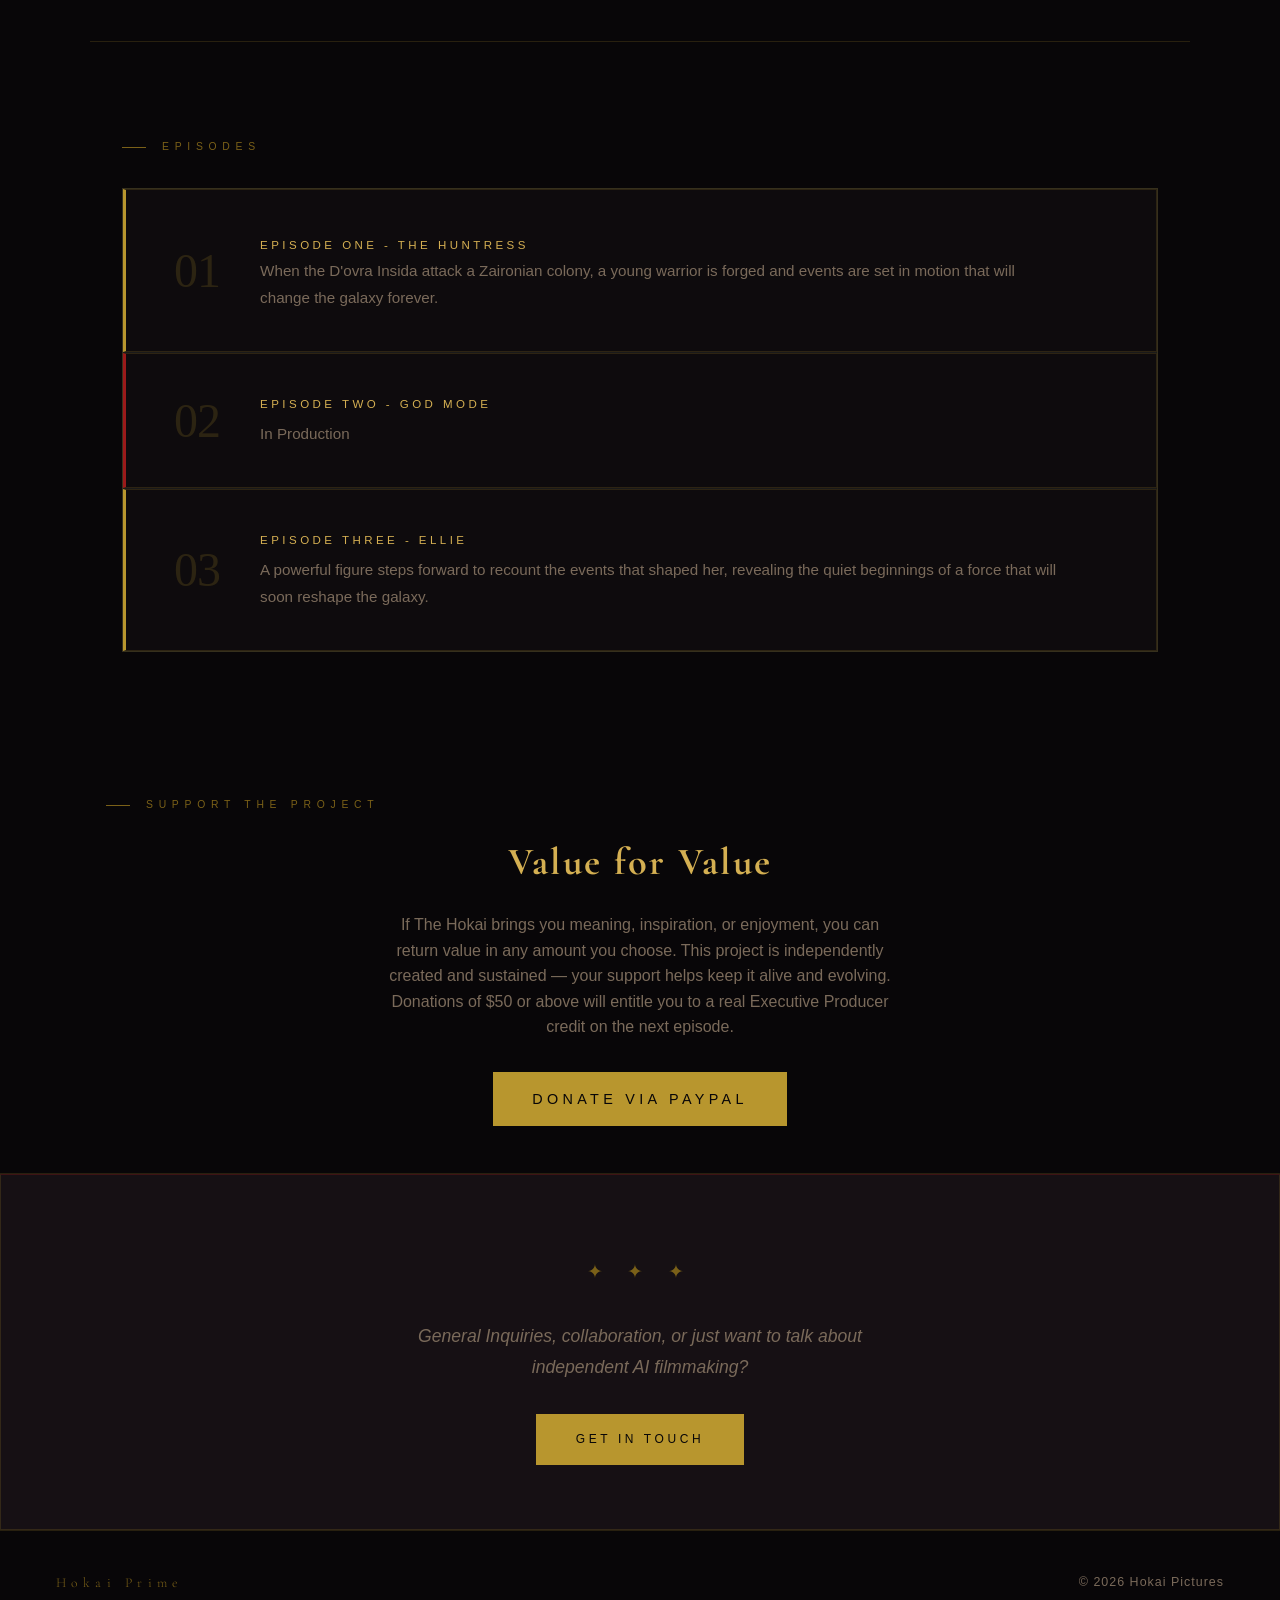
==== commit 77dcf68f: "Update episodes: add Episode 2 God Mode (in production), renumber previous Episode 2 Ellie to Episod" ====
--- a/index.html
+++ b/index.html
@@ -284,8 +284,15 @@
     <div class="ep-teaser" style="border-left-color: var(--red); cursor:default;">
       <div class="ep-num">02</div>
       <div>
-        <div class="ep-title">Episode Two - Ellie</div>
-        <div class="ep-desc">A powerful figure steps forward to recount the events that shaped her, revealing the quiet beginnings of a force that will soon reshape the galaxy. In Production</div>
+        <div class="ep-title">Episode Two - God Mode</div>
+        <div class="ep-desc">In Production</div>
+      </div>
+    </div>
+    <div class="ep-teaser" style="cursor:default;">
+      <div class="ep-num">03</div>
+      <div>
+        <div class="ep-title">Episode Three - Ellie</div>
+        <div class="ep-desc">A powerful figure steps forward to recount the events that shaped her, revealing the quiet beginnings of a force that will soon reshape the galaxy.</div>
       </div>
     </div>
   </div>
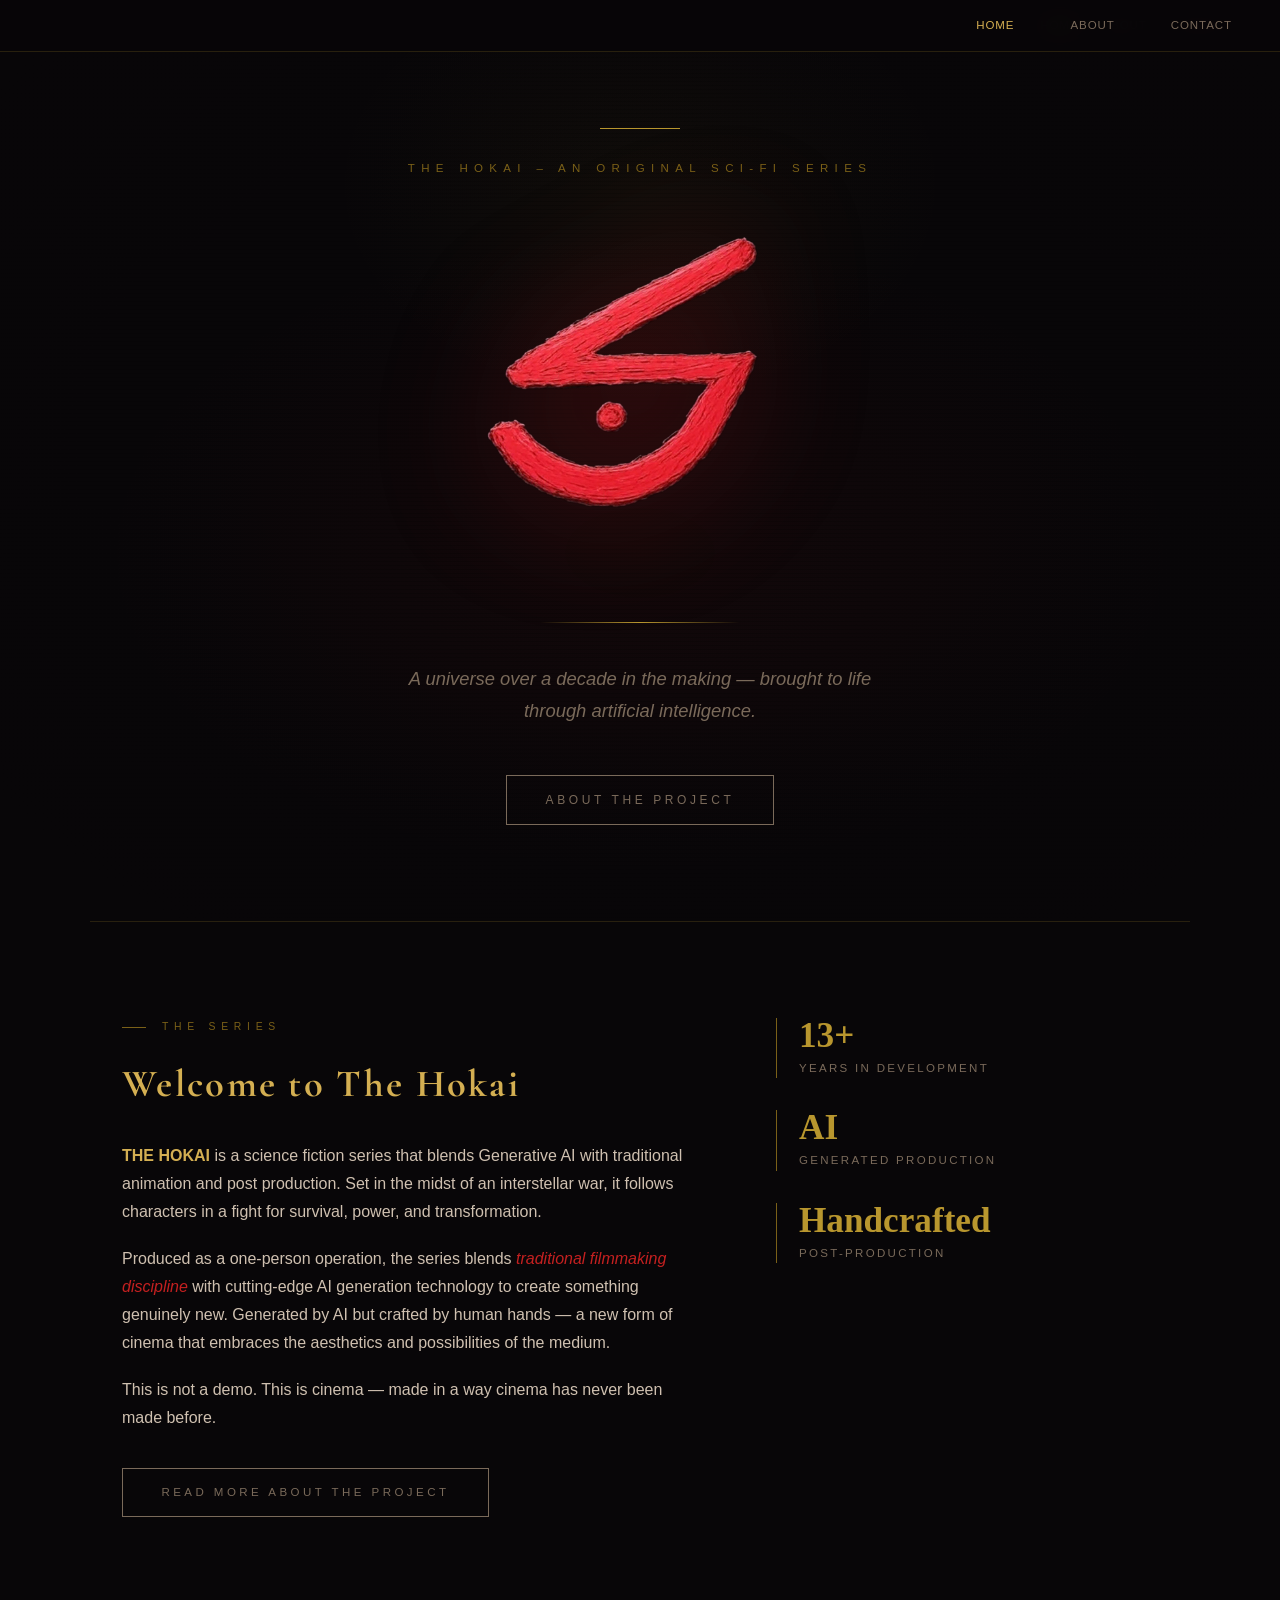
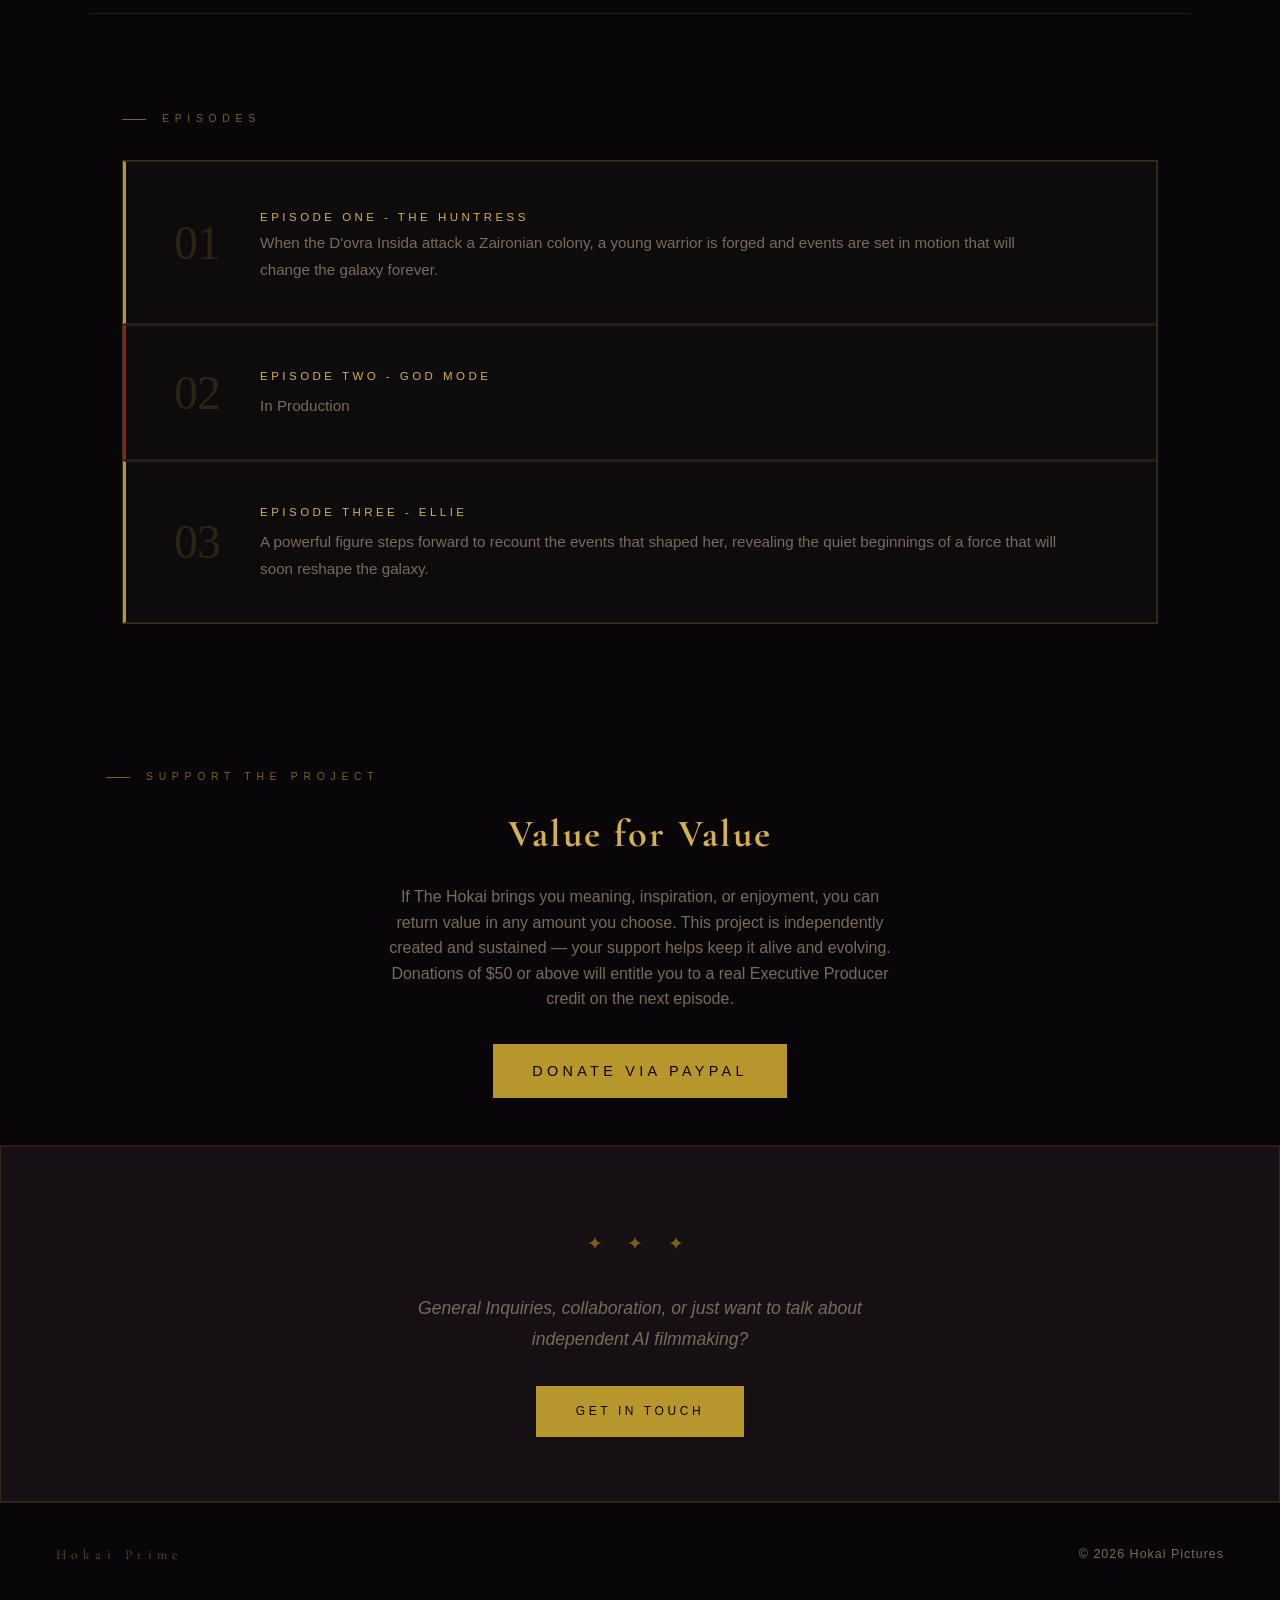
==== commit 49919915: "welcome corrected" ====
--- a/index.html
+++ b/index.html
@@ -233,7 +233,7 @@
       <div class="section-label">The Series</div>
       <h2>Welcome to The Hokai</h2>
       <p>
-        <strong>THE HOKAI</strong> is a science fiction series that blends Generative AI with traditional animation and post production Set in the midst of an interstellar war, it follows characters whose lives intersect at the fault lines of survival, power, and transformation.
+        <strong>THE HOKAI</strong> is a science fiction series that blends Generative AI with traditional animation and post production. Set in the midst of an interstellar war, it follows characters in a fight for survival, power, and transformation.
       </p>
       <p>
         Produced as a one-person operation, the series blends <em>traditional filmmaking discipline</em> with cutting-edge AI generation technology to create something genuinely new. Generated by AI but crafted by human hands — a new form of cinema that embraces the aesthetics and possibilities of the medium.
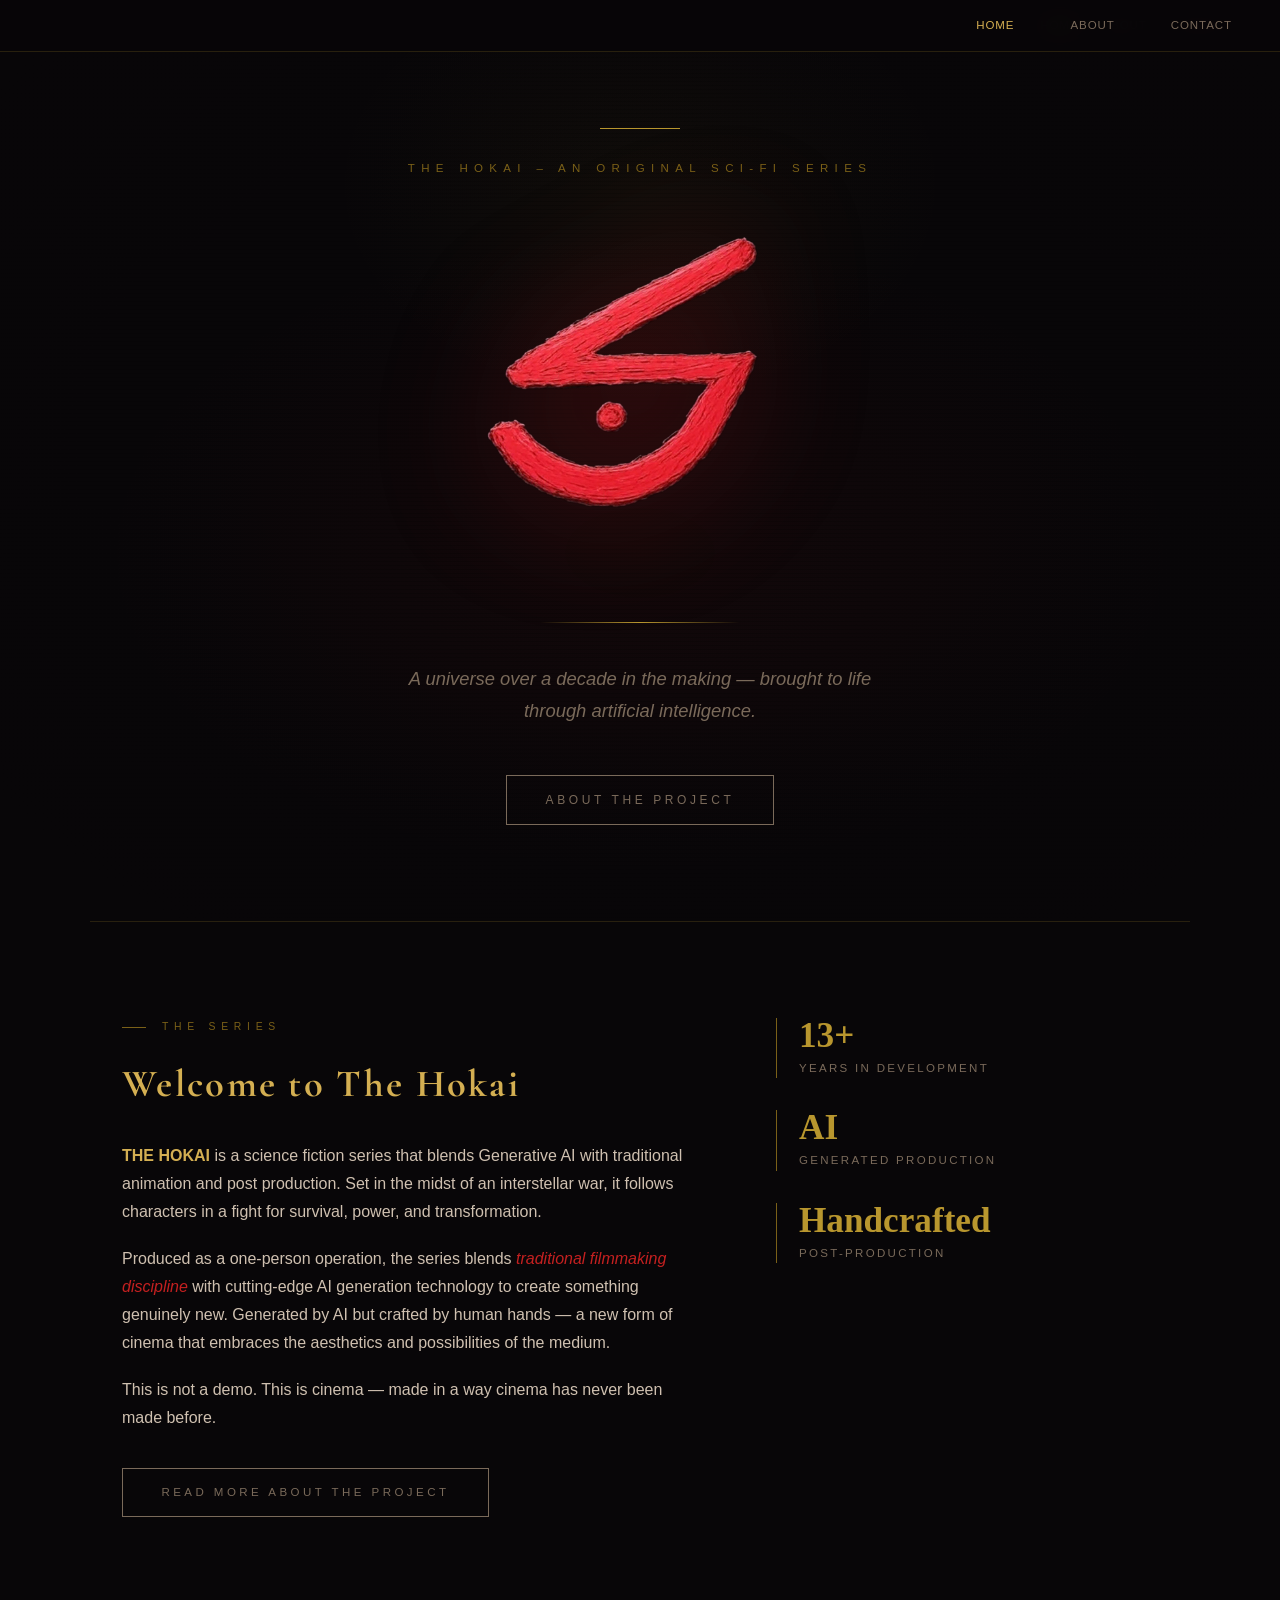
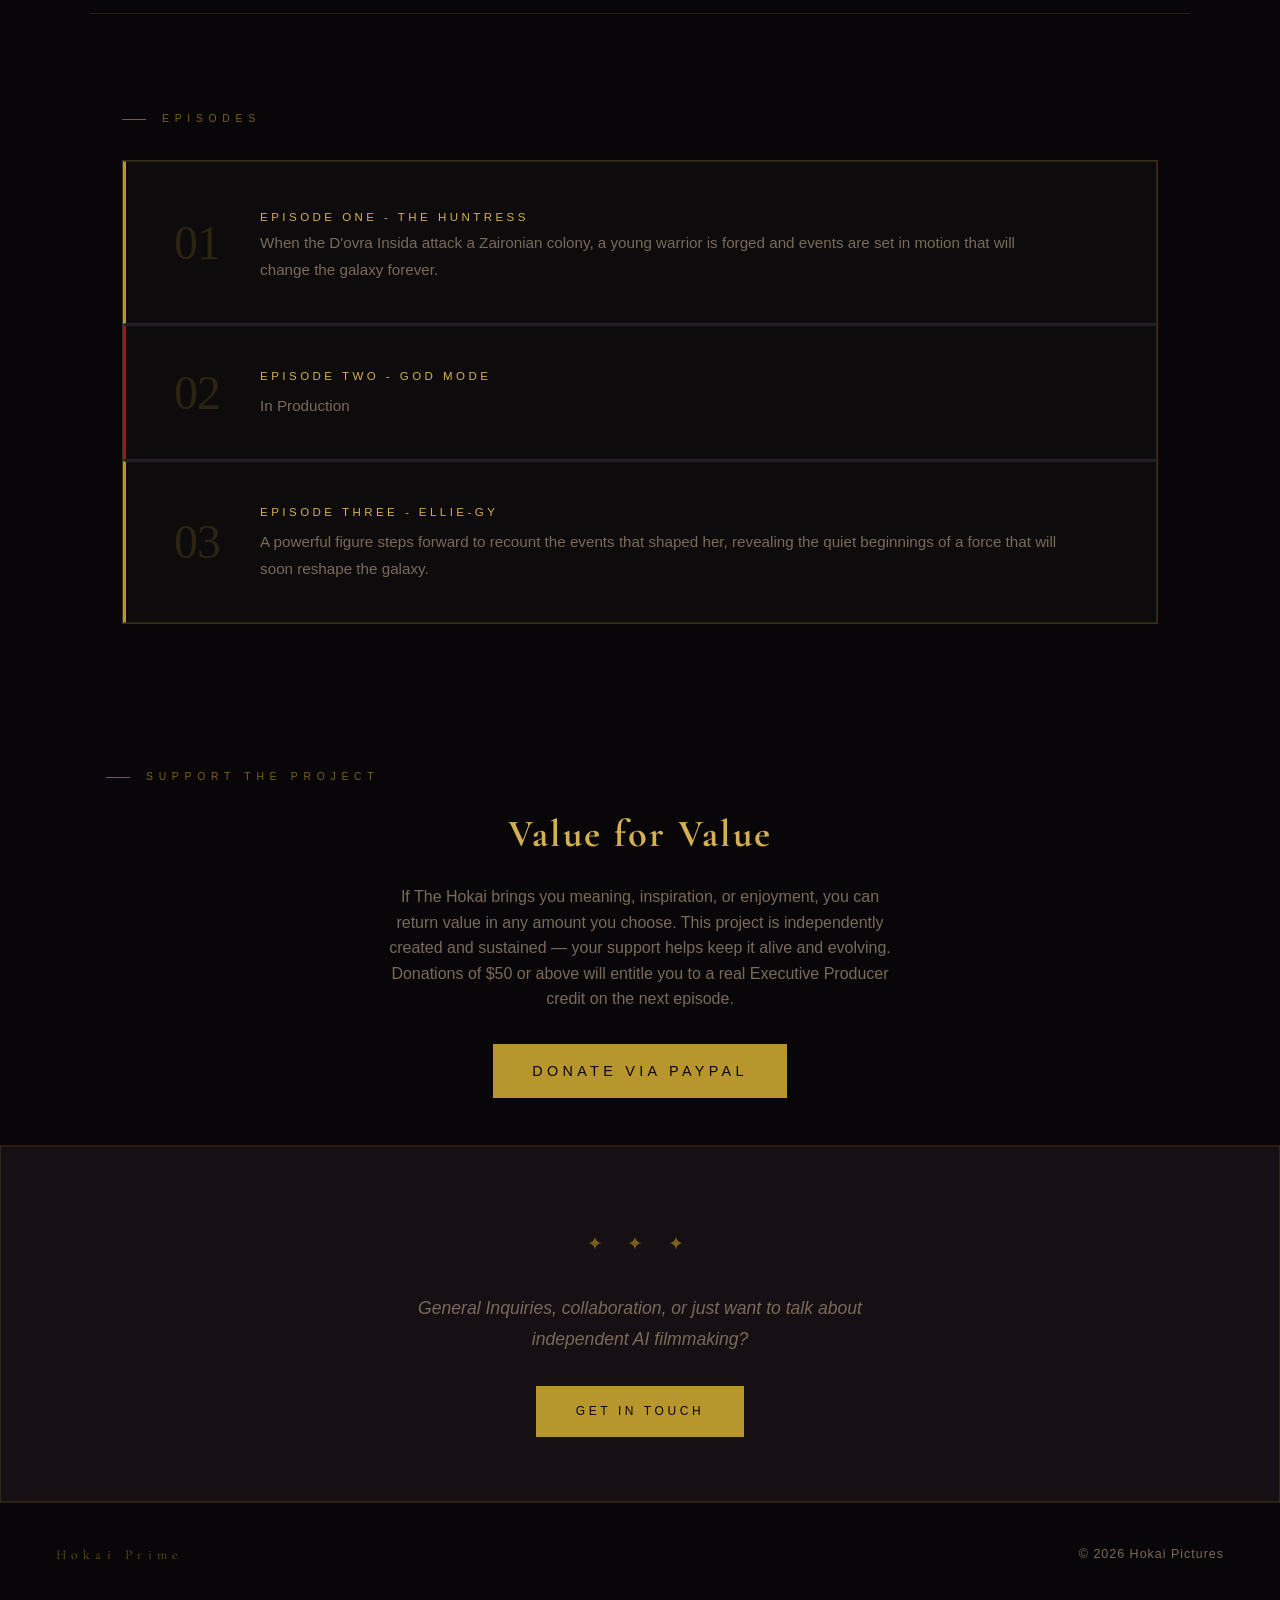
==== commit 1c3d6ef7: "Changed Ellie title" ====
--- a/index.html
+++ b/index.html
@@ -291,7 +291,7 @@
     <div class="ep-teaser" style="cursor:default;">
       <div class="ep-num">03</div>
       <div>
-        <div class="ep-title">Episode Three - Ellie</div>
+        <div class="ep-title">Episode Three - Ellie-gy</div>
         <div class="ep-desc">A powerful figure steps forward to recount the events that shaped her, revealing the quiet beginnings of a force that will soon reshape the galaxy.</div>
       </div>
     </div>
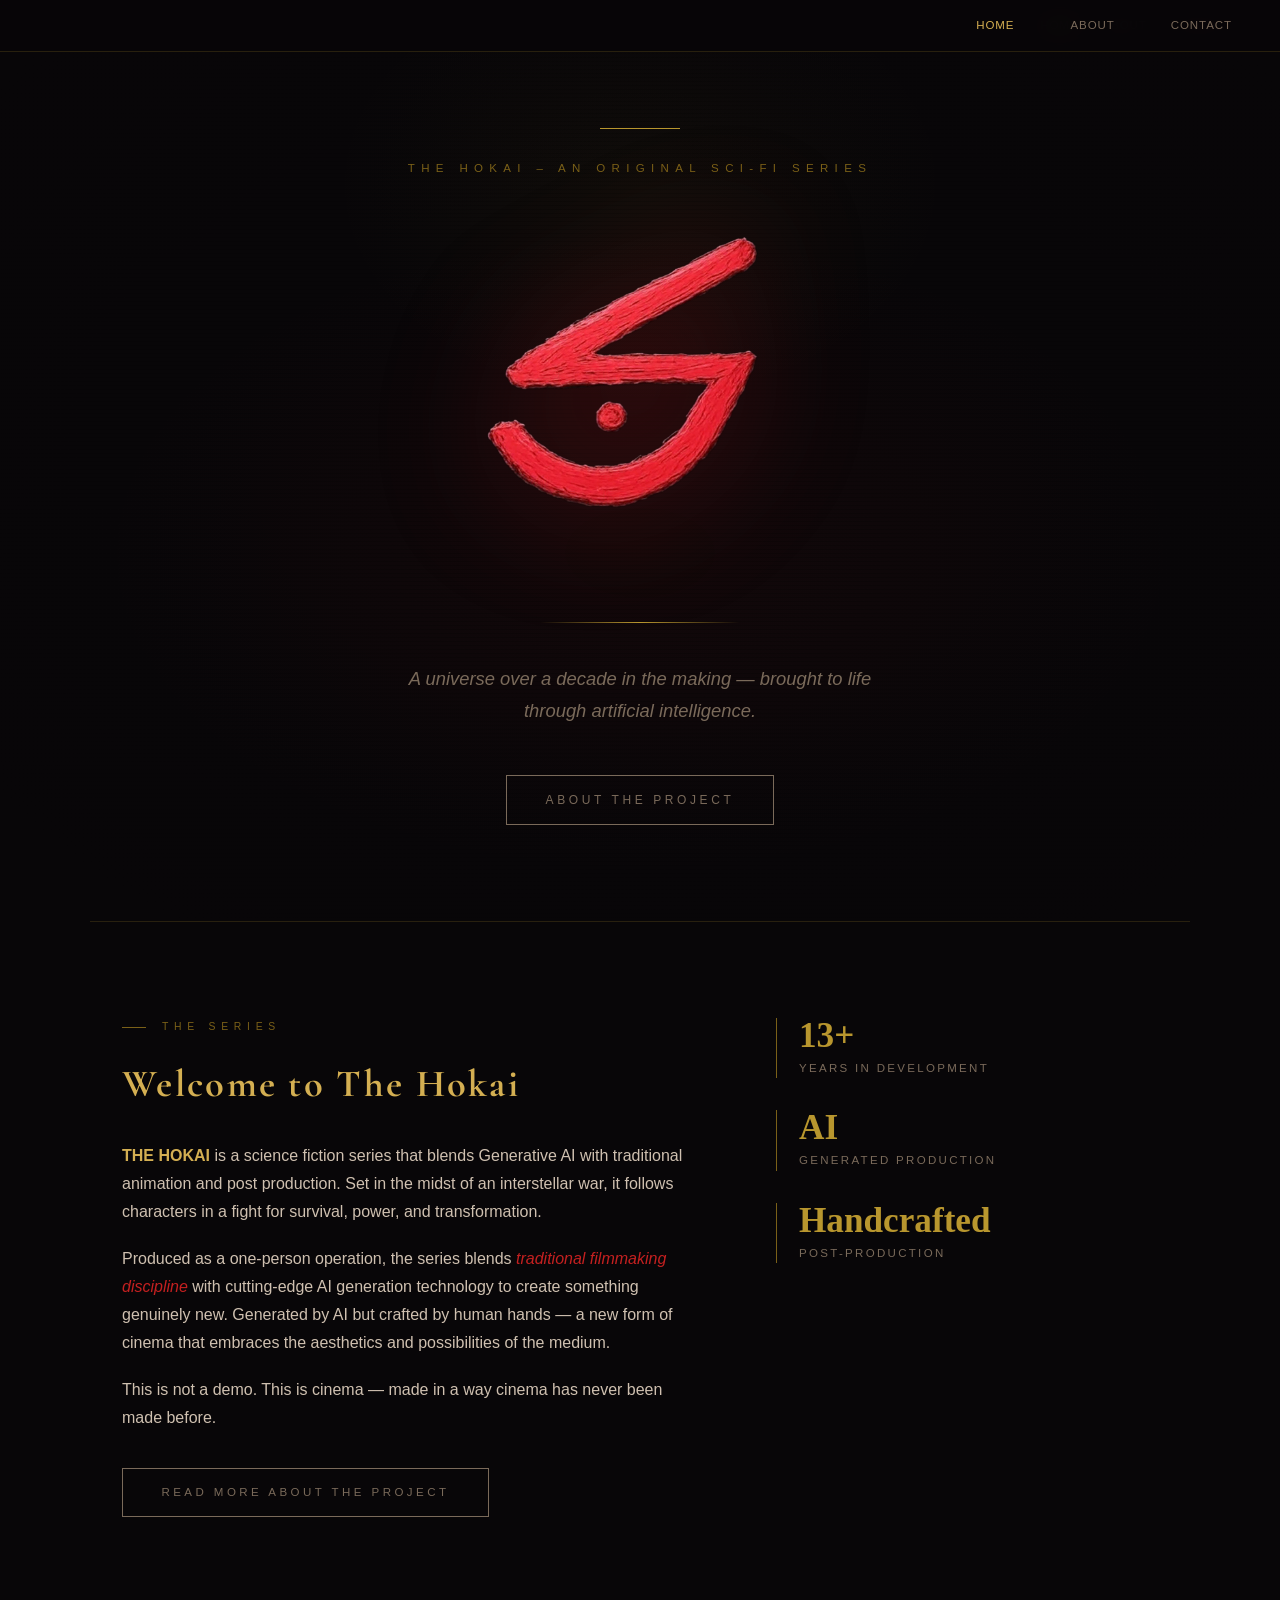
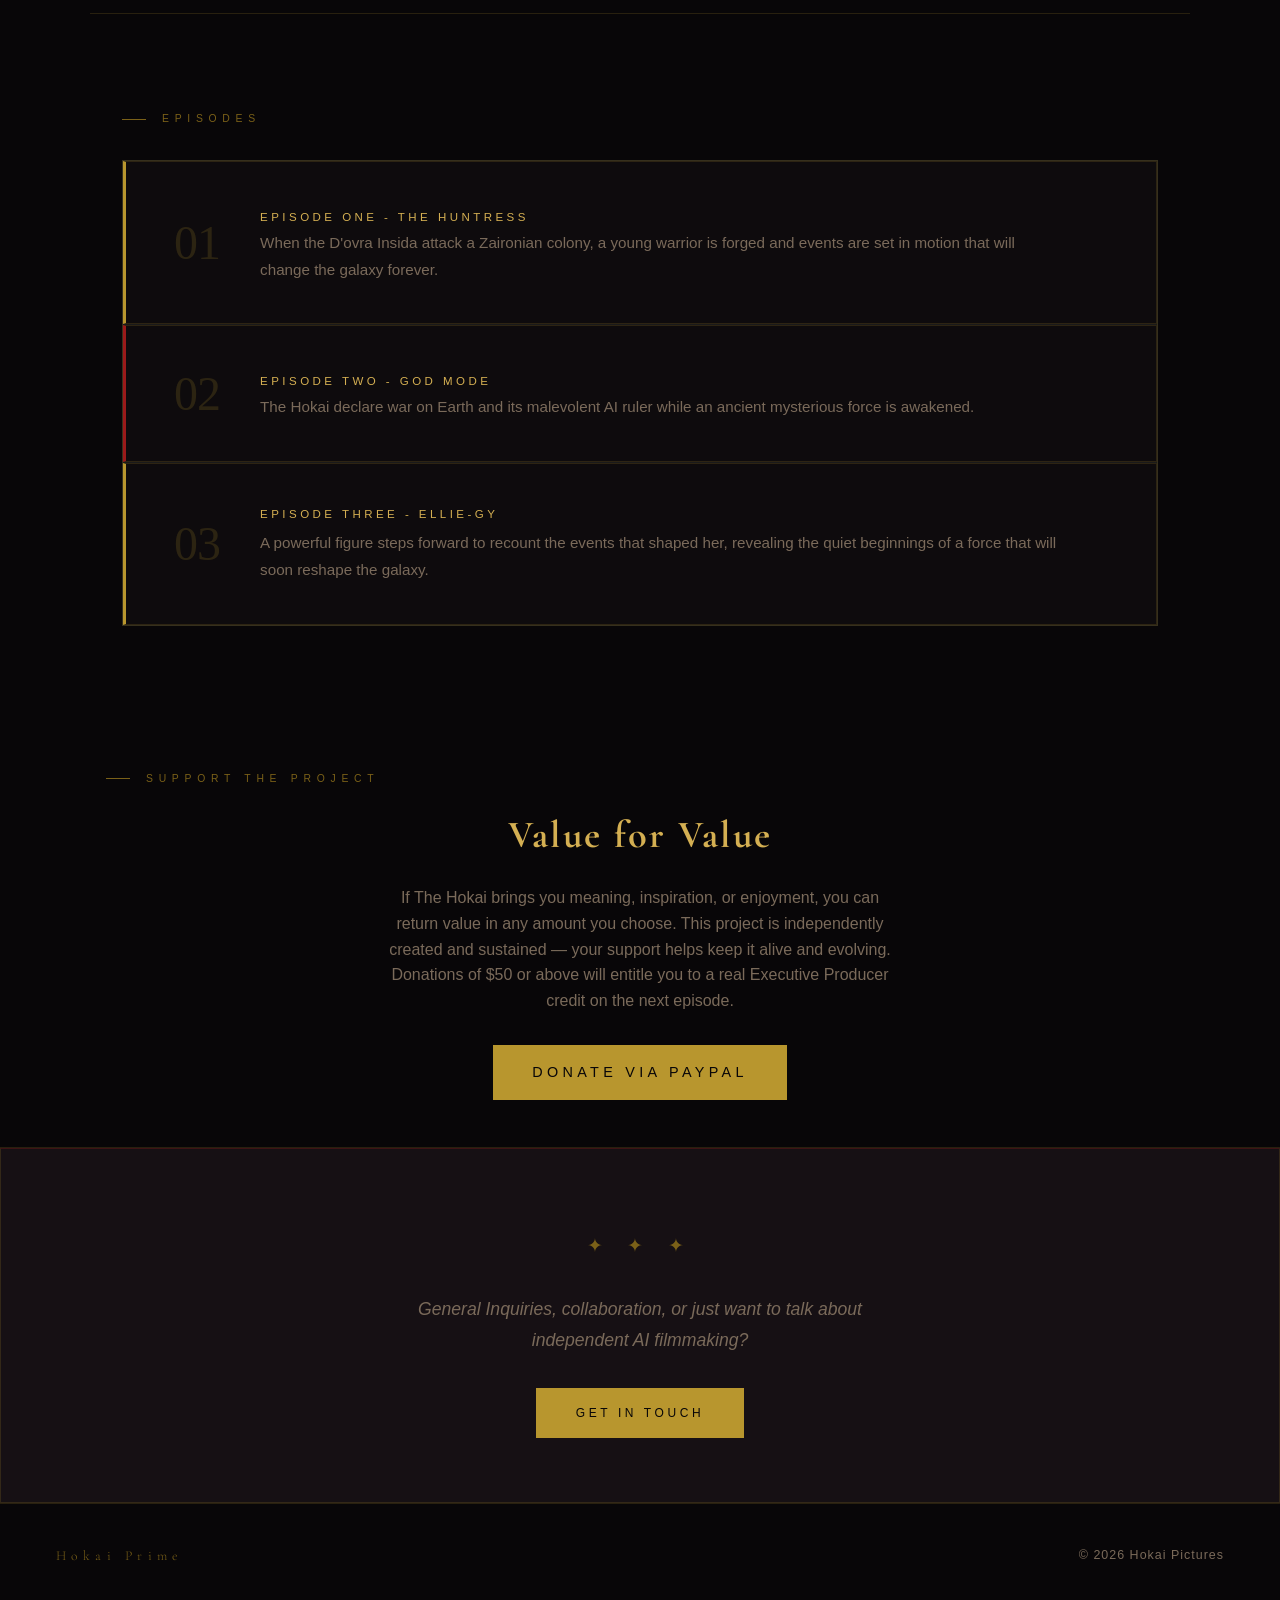
==== commit b8985bf4: "episode 2 release" ====
--- a/index.html
+++ b/index.html
@@ -284,8 +284,8 @@
     <div class="ep-teaser" style="border-left-color: var(--red); cursor:default;">
       <div class="ep-num">02</div>
       <div>
-        <div class="ep-title">Episode Two - God Mode</div>
-        <div class="ep-desc">In Production</div>
+        <a href="https://youtu.be/xkqqKyQpmyI" class="ep-title">Episode Two - God Mode</a>
+        <div class="ep-desc">The Hokai declare war on Earth and its malevolent AI ruler while an ancient mysterious force is awakened. </div>
       </div>
     </div>
     <div class="ep-teaser" style="cursor:default;">
